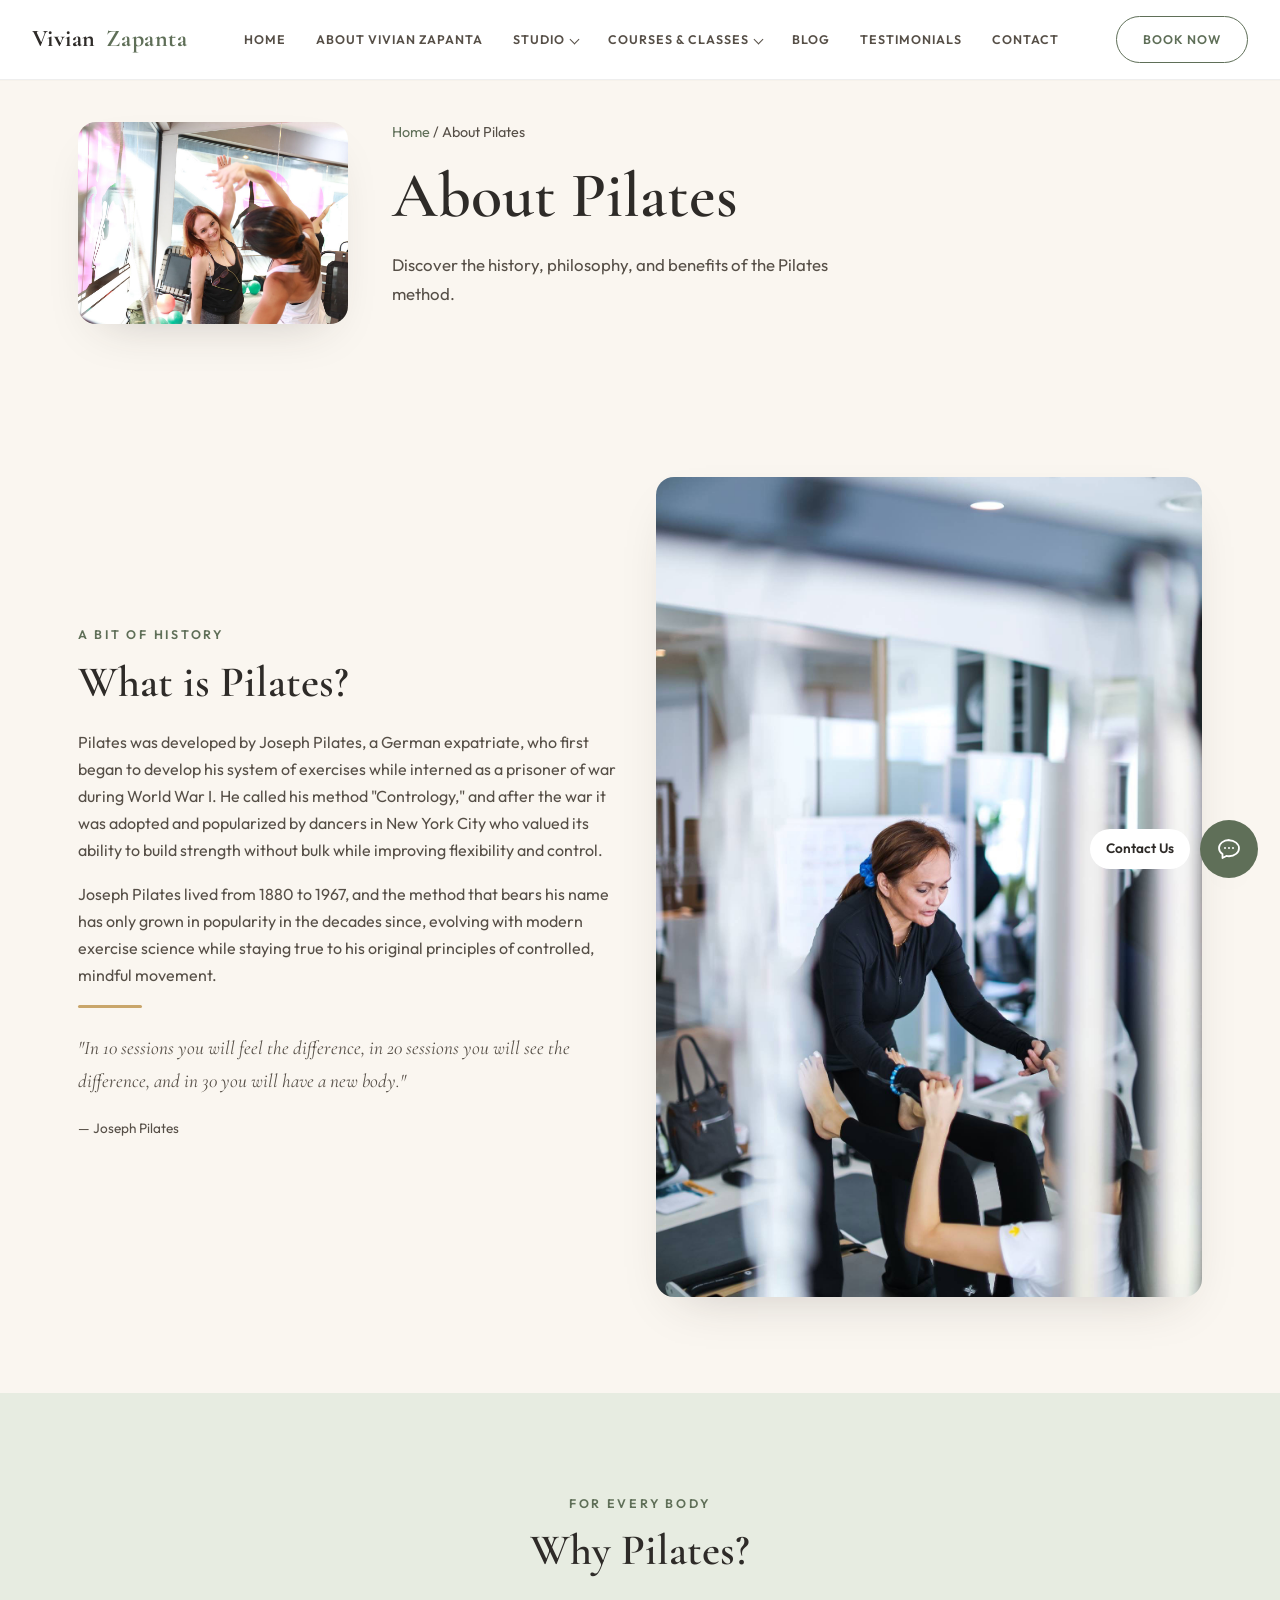
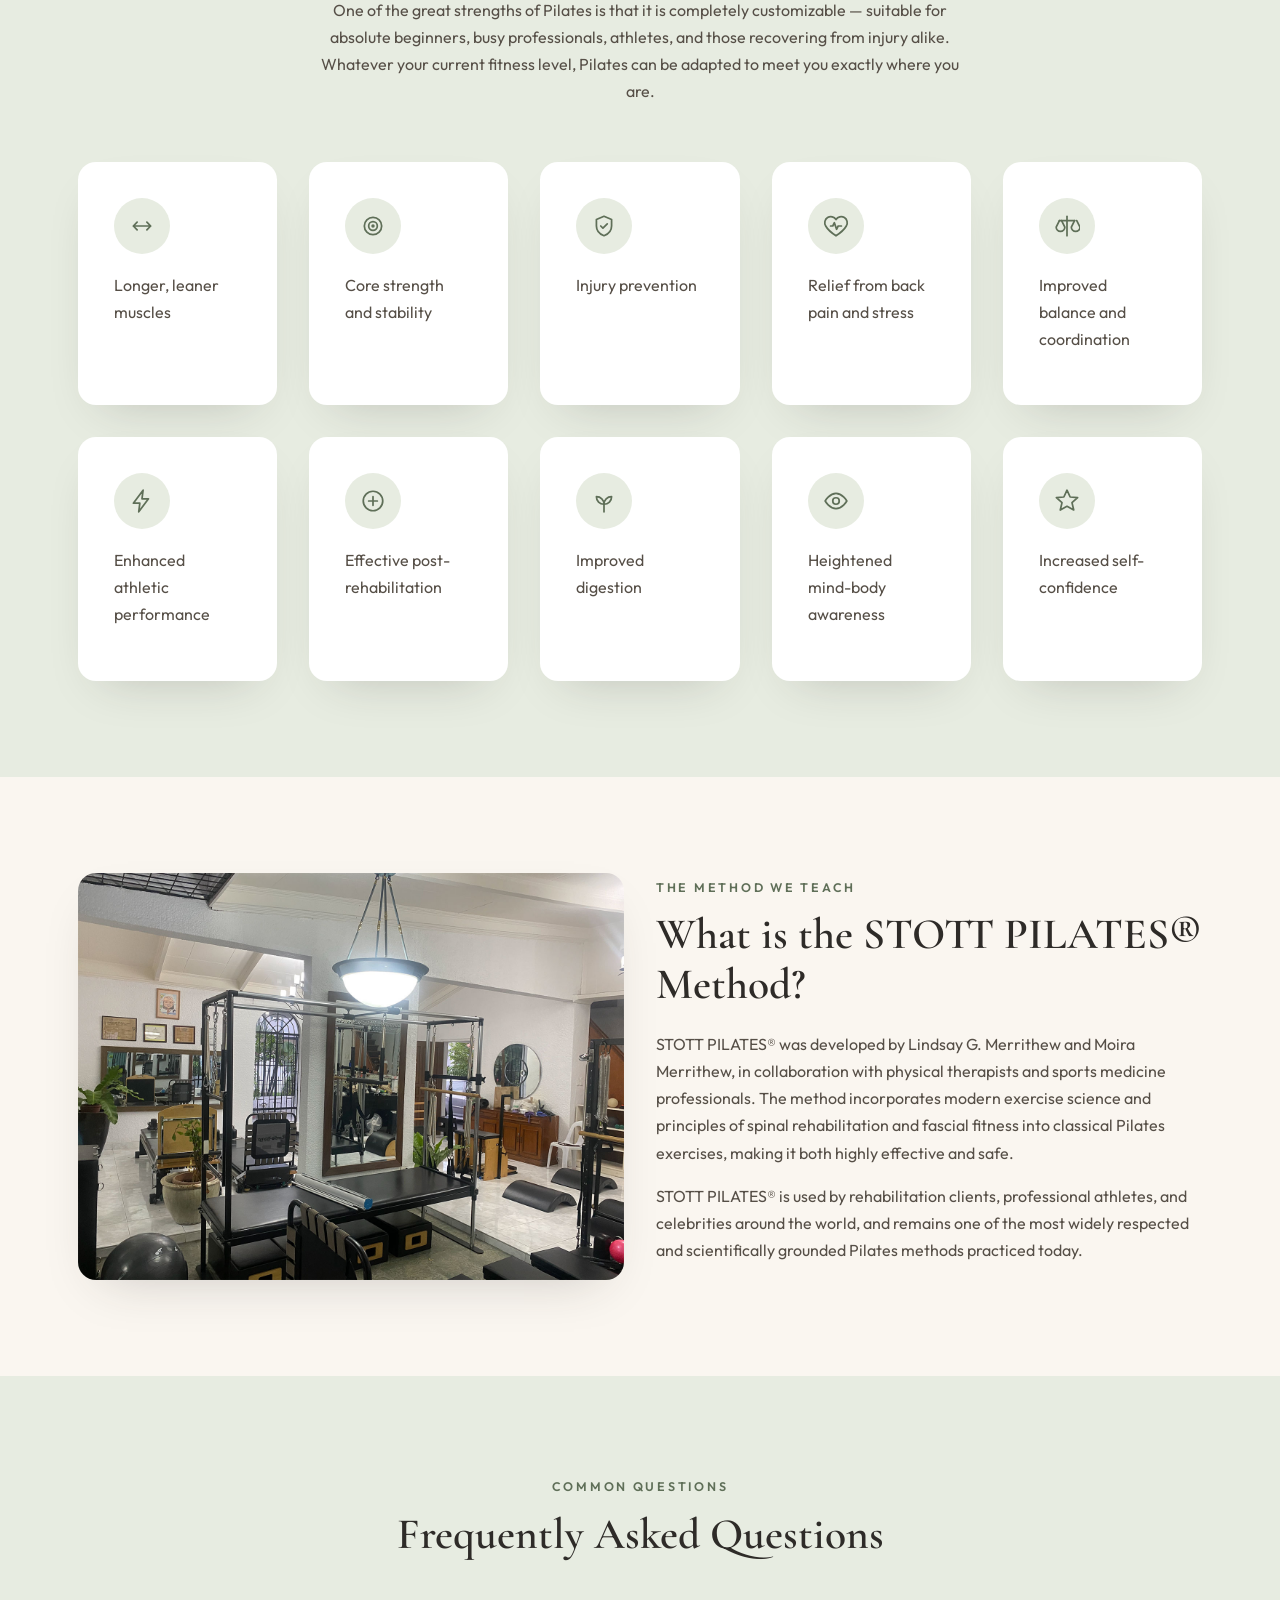
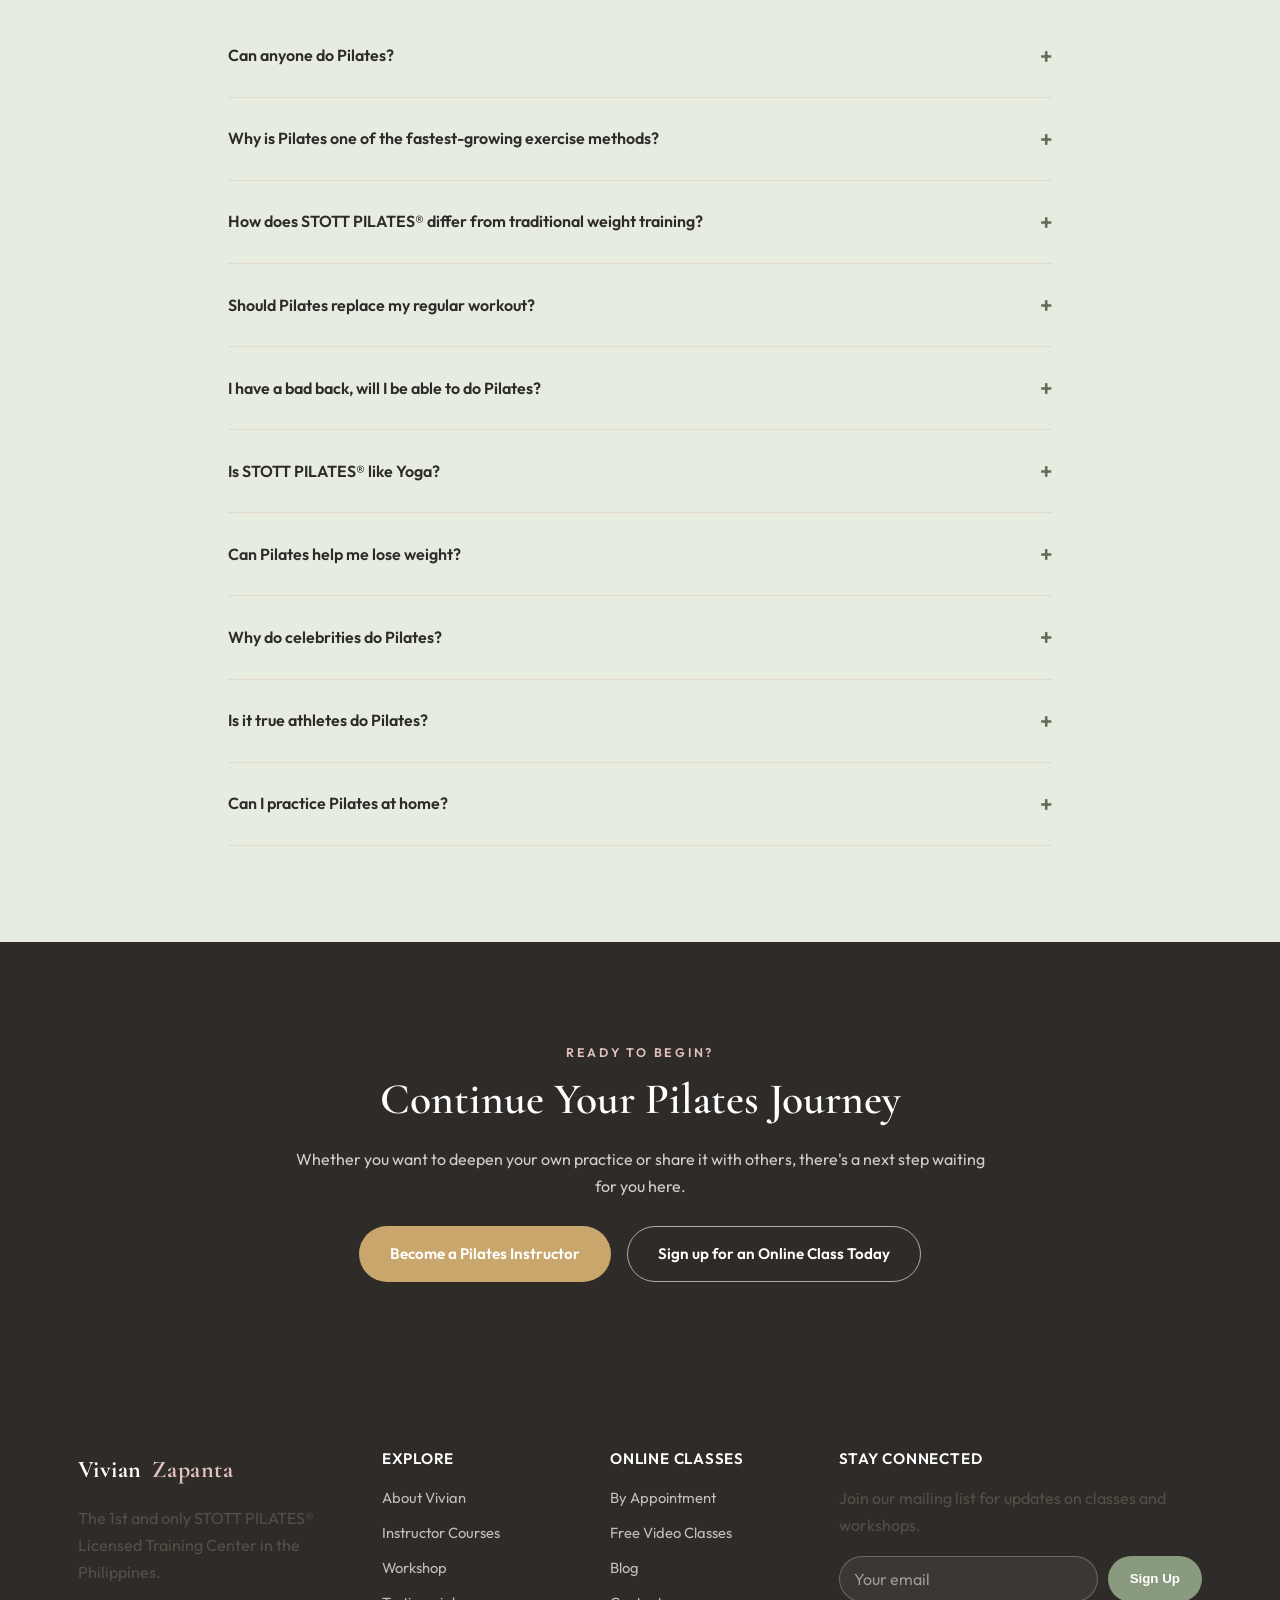
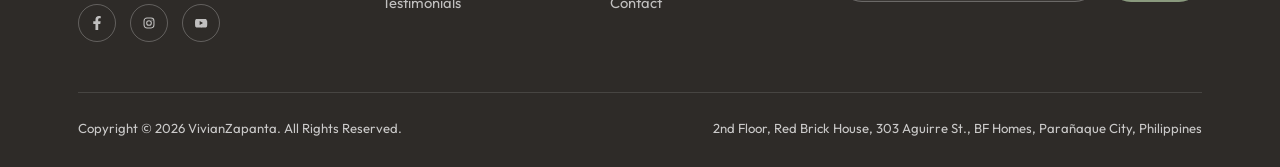
==== about-pilates.html @ 9020bf8f "Shrink the inner-page hero photo frame Client felt the large framed photo next to the title dominate" ====
<!DOCTYPE html>
<html lang="en">
<head>
<meta charset="UTF-8">
<meta name="viewport" content="width=device-width, initial-scale=1.0">
<title>About Pilates | Vivian Zapanta Pilates</title>
<meta name="description" content="Discover the history of Pilates, its benefits, and how the STOTT PILATES® method developed by Lindsay and Moira Merrithew can transform your body.">
<link rel="preconnect" href="https://fonts.googleapis.com">
<link href="https://fonts.googleapis.com/css2?family=Cormorant+Garamond:wght@500;600;700&family=Outfit:wght@400;500;600;700&display=swap" rel="stylesheet">
<link rel="stylesheet" href="assets/css/style.css?v=20260722d">
</head>
<body>

<header class="site-header">
  <div class="nav-wrap">
    <a href="index.html" class="logo">Vivian <span>Zapanta</span></a>
    <nav>
      <ul class="nav-links">
        <li><a href="index.html" class="nav-link">Home</a></li>
        <li><a href="about-vivian.html" class="nav-link">About Vivian Zapanta</a></li>
        <li class="has-dropdown">
          <a href="#" class="nav-link">Studio</a>
          <ul class="dropdown">
            <li><a href="about-pilates.html">About Pilates</a></li>
            <li><a href="about-studio.html">About Our Studio</a></li>
            <li><a href="gallery.html">Gallery</a></li>
          </ul>
        </li>
        <li class="has-dropdown">
          <a href="#" class="nav-link">Courses &amp; Classes</a>
          <ul class="dropdown">
            <li><a href="instructor-courses.html">Instructor Courses</a></li>
            <li><a href="class-descriptions.html">By Appointment</a></li>
            <li><a href="free-classes.html">Free Pilates Video Classes</a></li>
            <li><a href="schedule.html">Schedule</a></li>
          </ul>
        </li>
        <li><a href="blog.html" class="nav-link">Blog</a></li>
        <li><a href="testimonials.html" class="nav-link">Testimonials</a></li>
        <li><a href="contact.html" class="nav-link">Contact</a></li>
      </ul>
    </nav>
    <div class="nav-cta">
      <a href="schedule.html" class="btn btn-outline">Book Now</a>
      <button class="nav-toggle" aria-label="Toggle menu"><span></span><span></span><span></span></button>
    </div>
  </div>
</header>

<section class="hero-split page-hero-split">
  <div class="container hero-split-inner">
    <div class="hero-split-media fade-up">
      <img src="assets/img/picture8.jpg" alt="About Pilates">
    </div>
    <div class="hero-split-content fade-up">
      <span class="breadcrumb"><a href="index.html">Home</a> / About Pilates</span>
      <h1>About Pilates</h1>
      <p>Discover the history, philosophy, and benefits of the Pilates method.</p>
    </div>
  </div>
</section>

<section>
  <div class="container grid grid-2" style="align-items:center;">
    <div class="fade-up">
      <span class="eyebrow">A Bit of History</span>
      <h2>What is Pilates?</h2>
      <p>Pilates was developed by Joseph Pilates, a German expatriate, who first began to develop his system of exercises while interned as a prisoner of war during World War I. He called his method "Contrology," and after the war it was adopted and popularized by dancers in New York City who valued its ability to build strength without bulk while improving flexibility and control.</p>
      <p>Joseph Pilates lived from 1880 to 1967, and the method that bears his name has only grown in popularity in the decades since, evolving with modern exercise science while staying true to his original principles of controlled, mindful movement.</p>
      <div class="divider-gold"></div>
      <p style="font-family:var(--font-display);font-style:italic;font-size:1.2rem;">"In 10 sessions you will feel the difference, in 20 sessions you will see the difference, and in 30 you will have a new body."</p>
      <p style="font-size:0.85rem;color:var(--charcoal-soft);">— Joseph Pilates</p>
    </div>
    <div class="img-frame fade-up">
      <img src="assets/img/picture9.jpg" onerror="this.onerror=null;this.src='https://picsum.photos/seed/pilateshistory2/700/780'" alt="Classic Pilates equipment and history">
    </div>
  </div>
</section>

<section class="bg-sage">
  <div class="container">
    <div class="section-head center fade-up">
      <span class="eyebrow">For Every Body</span>
      <h2>Why Pilates?</h2>
      <p>One of the great strengths of Pilates is that it is completely customizable — suitable for absolute beginners, busy professionals, athletes, and those recovering from injury alike. Whatever your current fitness level, Pilates can be adapted to meet you exactly where you are.</p>
    </div>
    <div class="grid grid-5">
      <div class="card fade-up">
        <div class="icon-badge">
          <svg viewBox="0 0 24 24" fill="none" stroke="currentColor" stroke-width="1.6" stroke-linecap="round" stroke-linejoin="round"><path d="M4 12h16M4 12l3.5-3.5M4 12l3.5 3.5M20 12l-3.5-3.5M20 12l-3.5 3.5"/></svg>
        </div>
        <p>Longer, leaner muscles</p>
      </div>
      <div class="card fade-up">
        <div class="icon-badge">
          <svg viewBox="0 0 24 24" fill="none" stroke="currentColor" stroke-width="1.6" stroke-linecap="round" stroke-linejoin="round"><circle cx="12" cy="12" r="8"/><circle cx="12" cy="12" r="4"/><circle cx="12" cy="12" r="0.8" fill="currentColor"/></svg>
        </div>
        <p>Core strength and stability</p>
      </div>
      <div class="card fade-up">
        <div class="icon-badge">
          <svg viewBox="0 0 24 24" fill="none" stroke="currentColor" stroke-width="1.6" stroke-linecap="round" stroke-linejoin="round"><path d="M12 3 5 6v6c0 4.5 3 7.5 7 9 4-1.5 7-4.5 7-9V6l-7-3Z"/><path d="m9 12 2 2 4-4"/></svg>
        </div>
        <p>Injury prevention</p>
      </div>
      <div class="card fade-up">
        <div class="icon-badge">
          <svg viewBox="0 0 24 24" fill="none" stroke="currentColor" stroke-width="1.6" stroke-linecap="round" stroke-linejoin="round"><path d="M12 21s-7-4.5-9.5-9A5.5 5.5 0 0 1 12 6a5.5 5.5 0 0 1 9.5 6c-2.5 4.5-9.5 9-9.5 9Z"/><path d="M7 12h2l1.5-3 2 6 1.5-3h3"/></svg>
        </div>
        <p>Relief from back pain and stress</p>
      </div>
      <div class="card fade-up">
        <div class="icon-badge">
          <svg viewBox="0 0 24 24" fill="none" stroke="currentColor" stroke-width="1.6" stroke-linecap="round" stroke-linejoin="round"><path d="M12 3v18"/><path d="M5 7 2 13a4 4 0 0 0 8 0L7 7"/><path d="M19 7l-3 6a4 4 0 0 0 8 0l-3-6"/><path d="M5 7h14"/></svg>
        </div>
        <p>Improved balance and coordination</p>
      </div>
      <div class="card fade-up">
        <div class="icon-badge">
          <svg viewBox="0 0 24 24" fill="none" stroke="currentColor" stroke-width="1.6" stroke-linecap="round" stroke-linejoin="round"><path d="M13 2 4 14h6l-1 8 9-12h-6l1-8Z"/></svg>
        </div>
        <p>Enhanced athletic performance</p>
      </div>
      <div class="card fade-up">
        <div class="icon-badge">
          <svg viewBox="0 0 24 24" fill="none" stroke="currentColor" stroke-width="1.6" stroke-linecap="round" stroke-linejoin="round"><circle cx="12" cy="12" r="9"/><path d="M12 8v8M8 12h8"/></svg>
        </div>
        <p>Effective post-rehabilitation</p>
      </div>
      <div class="card fade-up">
        <div class="icon-badge">
          <svg viewBox="0 0 24 24" fill="none" stroke="currentColor" stroke-width="1.6" stroke-linecap="round" stroke-linejoin="round"><path d="M12 22v-7"/><path d="M12 15c-4 0-7-3-7-7 4 0 7 3 7 7Z"/><path d="M12 15c4 0 7-3 7-7-4 0-7 3-7 7Z"/></svg>
        </div>
        <p>Improved digestion</p>
      </div>
      <div class="card fade-up">
        <div class="icon-badge">
          <svg viewBox="0 0 24 24" fill="none" stroke="currentColor" stroke-width="1.6" stroke-linecap="round" stroke-linejoin="round"><path d="M2 12s4-7 10-7 10 7 10 7-4 7-10 7-10-7-10-7Z"/><circle cx="12" cy="12" r="3"/></svg>
        </div>
        <p>Heightened mind-body awareness</p>
      </div>
      <div class="card fade-up">
        <div class="icon-badge">
          <svg viewBox="0 0 24 24" fill="none" stroke="currentColor" stroke-width="1.6" stroke-linecap="round" stroke-linejoin="round"><path d="m12 2 2.9 6.3 6.9.6-5.2 4.6 1.6 6.8L12 16.9 5.8 20.3l1.6-6.8L2.2 8.9l6.9-.6L12 2Z"/></svg>
        </div>
        <p>Increased self-confidence</p>
      </div>
    </div>
  </div>
</section>

<section>
  <div class="container grid grid-2" style="align-items:center;">
    <div class="img-frame fade-up">
      <img src="assets/img/picture10.jpg" onerror="this.onerror=null;this.src='https://picsum.photos/seed/stottmethod3/700/620'" alt="STOTT PILATES Method equipment">
    </div>
    <div class="fade-up">
      <span class="eyebrow">The Method We Teach</span>
      <h2>What is the STOTT PILATES® Method?</h2>
      <p>STOTT PILATES® was developed by Lindsay G. Merrithew and Moira Merrithew, in collaboration with physical therapists and sports medicine professionals. The method incorporates modern exercise science and principles of spinal rehabilitation and fascial fitness into classical Pilates exercises, making it both highly effective and safe.</p>
      <p>STOTT PILATES® is used by rehabilitation clients, professional athletes, and celebrities around the world, and remains one of the most widely respected and scientifically grounded Pilates methods practiced today.</p>
    </div>
  </div>
</section>

<section class="bg-sage">
  <div class="container" style="max-width:880px;">
    <div class="section-head center fade-up">
      <span class="eyebrow">Common Questions</span>
      <h2>Frequently Asked Questions</h2>
    </div>

    <div class="faq-item fade-up">
      <div class="faq-q"><span>Can anyone do Pilates?</span><span class="plus">+</span></div>
      <div class="faq-a"><p>Yes. Pilates is designed to be customizable, making it accessible and beneficial for people of all fitness levels and ages.</p></div>
    </div>

    <div class="faq-item fade-up">
      <div class="faq-q"><span>Why is Pilates one of the fastest-growing exercise methods?</span><span class="plus">+</span></div>
      <div class="faq-a"><p>Because it delivers visible, feelable results while being gentle on the joints — and because it can be tailored to virtually any body and any goal, from rehabilitation to elite athletic performance.</p></div>
    </div>

    <div class="faq-item fade-up">
      <div class="faq-q"><span>How does STOTT PILATES® differ from traditional weight training?</span><span class="plus">+</span></div>
      <div class="faq-a"><p>STOTT PILATES® trains the body through three-dimensional movement in all planes of motion, using spring resistance that mimics the natural muscular contraction of the body. It emphasizes both concentric and eccentric muscle work, is fully customizable to the individual, and works to rebalance the muscles around the joints — improving posture in the process.</p></div>
    </div>

    <div class="faq-item fade-up">
      <div class="faq-q"><span>Should Pilates replace my regular workout?</span><span class="plus">+</span></div>
      <div class="faq-a"><p>Not necessarily — many clients use Pilates alongside their regular training to improve core strength, posture, and body awareness, which in turn enhances performance in their other activities.</p></div>
    </div>

    <div class="faq-item fade-up">
      <div class="faq-q"><span>I have a bad back, will I be able to do Pilates?</span><span class="plus">+</span></div>
      <div class="faq-a"><p>Pilates is widely used as an effective tool for post-rehabilitation and back pain relief. Sessions can be customized to work safely around your specific condition.</p></div>
    </div>

    <div class="faq-item fade-up">
      <div class="faq-q"><span>Is STOTT PILATES® like Yoga?</span><span class="plus">+</span></div>
      <div class="faq-a"><p>While both practices emphasize breath and mind-body connection, STOTT PILATES® is grounded in modern exercise science, spinal rehabilitation principles, and equipment-based spring resistance, distinguishing it from traditional yoga practice.</p></div>
    </div>

    <div class="faq-item fade-up">
      <div class="faq-q"><span>Can Pilates help me lose weight?</span><span class="plus">+</span></div>
      <div class="faq-a"><p>Pilates builds longer, leaner muscle and improves overall body awareness, which supports a healthier, more active lifestyle as part of a broader wellness routine.</p></div>
    </div>

    <div class="faq-item fade-up">
      <div class="faq-q"><span>Why do celebrities do Pilates?</span><span class="plus">+</span></div>
      <div class="faq-a"><p>Celebrities including Reese Witherspoon, Ellen DeGeneres, Kate Hudson, Sandra Bullock, and Jennifer Aniston practice Pilates for its ability to build strength, improve posture, and keep the body lean and flexible.</p></div>
    </div>

    <div class="faq-item fade-up">
      <div class="faq-q"><span>Is it true athletes do Pilates?</span><span class="plus">+</span></div>
      <div class="faq-a"><p>Yes. Athletes such as Kobe Bryant, LeBron James, and Tiger Woods have used Pilates as part of their training, and professional teams including the Orlando Magic, Washington Wizards, Milwaukee Brewers, Detroit Lions, Tampa Bay Buccaneers, and Green Bay Packers have incorporated it into their conditioning programs.</p></div>
    </div>

    <div class="faq-item fade-up">
      <div class="faq-q"><span>Can I practice Pilates at home?</span><span class="plus">+</span></div>
      <div class="faq-a"><p>Absolutely. Vivian offers online classes via Zoom, allowing you to practice Pilates safely and effectively from the comfort of your own home.</p></div>
    </div>
  </div>
</section>

<section class="bg-charcoal">
  <div class="container" style="text-align:center;max-width:760px;">
    <span class="eyebrow" style="color:var(--blush);">Ready to Begin?</span>
    <h2>Continue Your Pilates Journey</h2>
    <p>Whether you want to deepen your own practice or share it with others, there's a next step waiting for you here.</p>
    <div class="hero-actions" style="justify-content:center;display:flex;gap:16px;flex-wrap:wrap;">
      <a href="instructor-courses.html" class="btn btn-gold">Become a Pilates Instructor</a>
      <a href="class-descriptions.html" class="btn btn-outline" style="color:#fff;border-color:rgba(255,255,255,0.6);">Sign up for an Online Class Today</a>
    </div>
  </div>
</section>

<footer class="site-footer">
  <div class="container">
    <div class="footer-grid">
      <div>
        <a href="index.html" class="logo">Vivian <span>Zapanta</span></a>
        <p>The 1st and only STOTT PILATES® Licensed Training Center in the Philippines.</p>
        <div class="social-row">
          <a href="https://facebook.com/vzpilates" target="_blank" rel="noopener" aria-label="Facebook"><svg viewBox="0 0 320 512" fill="currentColor"><path d="M279.14 288l14.22-92.66h-88.91v-60.13c0-25.35 12.42-50.06 52.24-50.06h40.42V6.26S260.43 0 225.36 0c-73.22 0-121.08 44.38-121.08 124.72v70.62H22.89V288h81.39v224h100.17V288z"/></svg></a>
          <a href="https://instagram.com/vivianzapanta/" target="_blank" rel="noopener" aria-label="Instagram"><svg viewBox="0 0 24 24" fill="none" stroke="currentColor" stroke-width="1.8"><rect x="3.5" y="3.5" width="17" height="17" rx="5"/><circle cx="12" cy="12" r="4"/><circle cx="17.2" cy="6.8" r="1" fill="currentColor" stroke="none"/></svg></a>
          <a href="https://youtube.com/user/sexyhealthyhappy088" target="_blank" rel="noopener" aria-label="YouTube"><svg viewBox="0 0 24 24" fill="currentColor"><path d="M22 8.2s-.2-1.5-.8-2.2c-.8-.8-1.7-.8-2.1-.9C16.1 5 12 5 12 5h0s-4.1 0-7.1.1c-.4 0-1.3.1-2.1.9-.6.7-.8 2.2-.8 2.2S1.8 10 1.8 11.7v1.5c0 1.8.2 3.5.2 3.5s.2 1.5.8 2.2c.8.8 1.9.8 2.4.9 1.7.2 7.3.2 7.3.2s4.1 0 7.1-.1c.4 0 1.3-.1 2.1-.9.6-.7.8-2.2.8-2.2s.2-1.8.2-3.5v-1.5c0-1.8-.2-3.5-.2-3.5ZM9.7 15.3V8.7l5.8 3.3-5.8 3.3Z"/></svg></a>
        </div>
      </div>
      <div>
        <h4>Explore</h4>
        <ul class="footer-links">
          <li><a href="about-vivian.html">About Vivian</a></li>
          <li><a href="instructor-courses.html">Instructor Courses</a></li>
          <li><a href="schedule.html">Workshop</a></li>
          <li><a href="testimonials.html">Testimonials</a></li>
        </ul>
      </div>
      <div>
        <h4>Online Classes</h4>
        <ul class="footer-links">
          <li><a href="class-descriptions.html">By Appointment</a></li>
          <li><a href="free-classes.html">Free Video Classes</a></li>
          <li><a href="blog.html">Blog</a></li>
          <li><a href="contact.html">Contact</a></li>
        </ul>
      </div>
      <div>
        <h4>Stay Connected</h4>
        <p>Join our mailing list for updates on classes and workshops.</p>
        <form class="mailing-form" data-no-backend>
          <input type="email" placeholder="Your email" required>
          <button type="submit">Sign Up</button>
        </form>
        <p class="form-note" style="margin-top:10px;font-size:0.82rem;"></p>
      </div>
    </div>
    <div class="footer-bottom">
      <span>Copyright © 2026 VivianZapanta. All Rights Reserved.</span>
      <span>2nd Floor, Red Brick House, 303 Aguirre St., BF Homes, Parañaque City, Philippines</span>
    </div>
  </div>
</footer>

<script src="assets/js/main.js"></script>

</body>
</html>
---- assets/css/style.css ----
/* ===================================================
   Vivian Zapanta Pilates — Design System
   =================================================== */

:root {
  --cream: #FAF6F0;
  --cream-deep: #F1E9DC;
  --sage: #8A9A7E;
  --sage-deep: #5F6F58;
  --sage-pale: #E7ECE1;
  --blush: #E3C2BC;
  --blush-deep: #C98F86;
  --charcoal: #2E2B28;
  --charcoal-soft: #564F47;
  --gold: #C9A66B;
  --white: #FFFFFF;

  --font-display: "Cormorant Garamond", serif;
  --font-body: "Outfit", sans-serif;

  --container: 1180px;
  --radius: 18px;
  --radius-sm: 10px;
  --shadow-soft: 0 20px 50px -25px rgba(46, 43, 40, 0.25);
  --transition: 0.35s cubic-bezier(0.22, 1, 0.36, 1);
}

* { box-sizing: border-box; }
html { scroll-behavior: smooth; }

/* Signature page-to-page transition (progressive enhancement — browsers
   without support just navigate normally, no fallback needed). */
@view-transition {
  navigation: auto;
}
::view-transition-old(root) {
  animation: page-transition-out 0.45s cubic-bezier(0.4, 0, 0.2, 1) forwards;
}
::view-transition-new(root) {
  animation: page-transition-in 0.45s cubic-bezier(0.4, 0, 0.2, 1) forwards;
}
@keyframes page-transition-out {
  to { opacity: 0; transform: scale(0.98); }
}
@keyframes page-transition-in {
  from { opacity: 0; transform: scale(1.02); }
}

body {
  margin: 0;
  font-family: var(--font-body);
  color: var(--charcoal);
  background: var(--cream);
  line-height: 1.7;
  -webkit-font-smoothing: antialiased;
}

img { max-width: 100%; display: block; }
a { color: inherit; text-decoration: none; }
ul { padding: 0; margin: 0; list-style: none; }

h1, h2, h3, h4 {
  font-family: var(--font-display);
  font-weight: 600;
  line-height: 1.15;
  margin: 0 0 0.5em;
  color: var(--charcoal);
}

h1 { font-size: clamp(2.6rem, 5vw, 4.4rem); }
h2 { font-size: clamp(2rem, 3.4vw, 3rem); }
h3 { font-size: clamp(1.4rem, 2vw, 1.9rem); }

p { margin: 0 0 1em; color: var(--charcoal-soft); }

.eyebrow {
  display: inline-block;
  font-family: var(--font-body);
  font-size: 0.78rem;
  letter-spacing: 0.22em;
  text-transform: uppercase;
  color: var(--sage-deep);
  font-weight: 600;
  margin-bottom: 0.9em;
}

.container {
  max-width: var(--container);
  margin: 0 auto;
  padding: 0 28px;
}

section { padding: 96px 0; }
@media (max-width: 768px) { section { padding: 64px 0; } }

/* ---------- Buttons ---------- */
.btn {
  position: relative;
  z-index: 0;
  overflow: hidden;
  display: inline-flex;
  align-items: center;
  gap: 8px;
  font-family: var(--font-body);
  font-weight: 600;
  font-size: 0.95rem;
  padding: 14px 30px;
  border-radius: 100px;
  border: 1.5px solid transparent;
  cursor: pointer;
  transition: transform var(--transition), border-color var(--transition), color 0.4s ease;
}
.btn::before {
  content: "";
  position: absolute;
  inset: 0;
  z-index: -1;
  transform: scaleX(0);
  transform-origin: left;
  transition: transform 0.4s cubic-bezier(0.22, 1, 0.36, 1);
}
.btn:hover { transform: translateY(-2px); }
.btn:hover::before { transform: scaleX(1); }

.btn-primary { background: var(--sage-deep); color: var(--white); }
.btn-primary::before { background: var(--charcoal); }
.btn-outline { background: transparent; border-color: var(--sage-deep); color: var(--sage-deep); }
.btn-outline::before { background: var(--sage-deep); }
.btn-outline:hover { color: var(--white); }
.btn-gold { background: var(--gold); color: var(--white); }
.btn-gold::before { background: var(--blush-deep); }

/* ---------- Header / Nav (clean clinic-style horizontal bar) ---------- */
.site-header {
  position: sticky;
  top: 0;
  z-index: 1000;
  background: var(--white);
  border-bottom: 1px solid rgba(46,43,40,0.08);
  box-shadow: 0 1px 0 rgba(46,43,40,0.02);
}
.nav-wrap {
  max-width: 1320px;
  margin: 0 auto;
  padding: 16px 32px;
  display: flex;
  align-items: center;
  justify-content: space-between;
  gap: 24px;
}
.logo {
  display: inline-flex;
  align-items: center;
  gap: 10px;
  font-family: var(--font-display);
  font-size: 1.5rem;
  font-weight: 700;
  letter-spacing: 0.02em;
  color: var(--charcoal);
  flex-shrink: 0;
}
.logo span { color: var(--sage-deep); }
.logo-mark { width: 46px; height: 46px; flex-shrink: 0; }

.nav-links {
  display: flex;
  align-items: center;
  gap: 30px;
  flex-wrap: nowrap;
}
.nav-links > li { position: relative; }
.nav-links a.nav-link {
  display: inline-flex;
  align-items: center;
  font-size: 0.78rem;
  font-weight: 600;
  letter-spacing: 0.08em;
  text-transform: uppercase;
  color: var(--charcoal-soft);
  padding: 10px 0;
  position: relative;
}
.nav-links a.nav-link::after {
  content: "";
  position: absolute;
  left: 0; right: 100%;
  bottom: 2px;
  height: 2px;
  background: var(--sage-deep);
  transition: right var(--transition);
}
.nav-links a.nav-link:hover,
.nav-links a.nav-link.active { color: var(--charcoal); }
.nav-links a.nav-link:hover::after,
.nav-links a.nav-link.active::after { right: 0; }

.has-dropdown > .nav-link::before {
  content: "";
  display: inline-block;
  width: 6px; height: 6px;
  border-right: 1.5px solid currentColor;
  border-bottom: 1.5px solid currentColor;
  transform: rotate(45deg);
  margin-left: 6px;
  order: 2;
}
.has-dropdown > .nav-link { flex-direction: row; }
.dropdown {
  position: absolute;
  top: 100%;
  left: 50%;
  transform: translate(-50%, 8px);
  min-width: 240px;
  background: var(--white);
  border-radius: var(--radius-sm);
  box-shadow: 0 24px 60px -20px rgba(46,43,40,0.28);
  border: 1px solid rgba(46,43,40,0.06);
  padding: 10px;
  opacity: 0;
  visibility: hidden;
  transition: opacity var(--transition), visibility var(--transition), transform var(--transition);
}
.has-dropdown:hover .dropdown,
.has-dropdown:focus-within .dropdown {
  opacity: 1; visibility: visible; transform: translate(-50%, 0);
}
.dropdown a {
  display: block;
  padding: 11px 16px;
  border-radius: 8px;
  font-size: 0.88rem;
  font-weight: 500;
  letter-spacing: normal;
  text-transform: none;
  color: var(--charcoal-soft);
}
.dropdown a:hover { background: var(--sage-pale); color: var(--sage-deep); }

.nav-cta { display: flex; align-items: center; gap: 20px; flex-shrink: 0; }
.nav-cta .btn {
  padding: 12px 26px;
  font-size: 0.78rem;
  letter-spacing: 0.08em;
  text-transform: uppercase;
}
.nav-toggle {
  display: none;
  flex-direction: column;
  gap: 5px;
  background: none;
  border: none;
  cursor: pointer;
  padding: 6px;
}
.nav-toggle span { width: 26px; height: 2px; background: var(--charcoal); border-radius: 2px; transition: transform 0.3s ease, opacity 0.3s ease; }
.nav-toggle.open span:nth-child(1) { transform: translateY(7px) rotate(45deg); }
.nav-toggle.open span:nth-child(2) { opacity: 0; }
.nav-toggle.open span:nth-child(3) { transform: translateY(-7px) rotate(-45deg); }

@media (max-width: 1080px) {
  .nav-links { gap: 20px; }
  .nav-links a.nav-link { font-size: 0.72rem; }
}

@media (max-width: 920px) {
  .nav-links {
    position: fixed;
    top: 69px;
    left: 0;
    right: 0;
    height: calc(100vh - 69px);
    background: var(--white);
    flex-direction: column;
    align-items: flex-start;
    padding: 30px 28px;
    gap: 4px;
    overflow-y: auto;
    transform: translateX(100%);
    transition: transform var(--transition);
  }
  .nav-links.open { transform: translateX(0); }
  .nav-links > li { width: 100%; border-bottom: 1px solid rgba(46,43,40,0.06); }
  .nav-links a.nav-link { width: 100%; padding: 16px 0; font-size: 0.85rem; }
  .nav-links a.nav-link::after { display: none; }
  .dropdown {
    position: static;
    opacity: 1; visibility: visible; transform: none;
    box-shadow: none; border: none;
    padding: 0 0 8px 14px;
    display: none;
  }
  .has-dropdown.open .dropdown { display: block; }
  .nav-toggle { display: flex; }
  .nav-cta .btn-outline { display: none; }
}

/* ---------- Hero ---------- */
.hero {
  position: relative;
  min-height: 92vh;
  display: flex;
  align-items: center;
  overflow: hidden;
}
.hero-bg {
  position: absolute;
  top: -8%; left: 0; right: 0;
  height: 116%;
  background-size: cover;
  background-position: center;
  will-change: transform;
}
@media (max-width: 700px) {
  .hero-bg-shift-right { background-position: 75% center; }
}
.hero-bg::after {
  content: "";
  position: absolute; inset: 0;
  background: linear-gradient(120deg, rgba(46,43,40,0.62) 10%, rgba(95,111,88,0.35) 70%);
}

.hero-content {
  position: relative;
  z-index: 2;
  color: var(--white);
  max-width: 680px;
}
.hero .eyebrow { color: var(--blush); }
.hero h1 { color: var(--white); }
.hero p { color: rgba(255,255,255,0.86); font-size: 1.1rem; max-width: 540px; }
.hero-actions { display: flex; gap: 16px; flex-wrap: wrap; margin-top: 1.6em; }

/* Bold accent word within a heading — used sparingly for editorial punch */
.text-pop { color: var(--gold); font-weight: 700; }

/* ---------- Split hero: clean bg + framed photo + bold statement word ---------- */
.hero-split { background: var(--cream); padding: 56px 0 76px; }
.hero-split-inner {
  display: grid;
  grid-template-columns: 0.85fr 1.15fr;
  gap: 60px;
  align-items: center;
}
.hero-split-media {
  border-radius: var(--radius);
  overflow: hidden;
  aspect-ratio: 4/5;
  box-shadow: var(--shadow-soft);
}
.hero-split-media img { width: 100%; height: 100%; object-fit: cover; }
.hero-script {
  font-family: var(--font-display);
  font-style: italic;
  font-size: 1.5rem;
  color: var(--charcoal-soft);
  margin: 6px 0 0;
}
.hero-big-word {
  font-family: var(--font-display);
  font-weight: 700;
  font-size: clamp(3rem, 6.5vw, 5.2rem);
  line-height: 0.98;
  color: var(--gold);
  margin: 4px 0 24px;
}
.hero-split-content p:not(.hero-script) { font-size: 1.05rem; max-width: 480px; }
@media (max-width: 860px) {
  .hero-split-inner { grid-template-columns: 1fr; gap: 32px; }
  .hero-split-media { aspect-ratio: 16/10; }
}
@media (max-width: 600px) {
  .hero-split { padding: 36px 0 56px; }
  .hero-split-inner { gap: 22px; }
  .hero-split-media { aspect-ratio: 16/8; }
  .hero-big-word { margin: 4px 0 16px; }
}

/* ---------- Feature banner: large image + floating dark card ---------- */
.feature-banner {
  position: relative;
  min-height: 560px;
  display: flex;
  align-items: center;
  overflow: hidden;
}
.feature-banner-img { position: absolute; inset: 0; }
.feature-banner-img img { width: 100%; height: 100%; object-fit: cover; }
.feature-banner-img::after {
  content: "";
  position: absolute;
  inset: 0;
  background: linear-gradient(100deg, rgba(46,43,40,0.35) 0%, rgba(46,43,40,0.08) 55%, transparent 80%);
}
.feature-banner-card {
  position: relative;
  z-index: 2;
  max-width: 460px;
  margin: 40px;
  padding: 40px;
  background: rgba(46,43,40,0.88);
  backdrop-filter: blur(6px);
  border-radius: var(--radius);
  color: var(--white);
  box-shadow: var(--shadow-soft);
}
.feature-banner-card h2 { color: var(--white); }
.feature-banner-card p { color: rgba(255,255,255,0.8); }
@media (max-width: 700px) {
  .feature-banner { min-height: 480px; }
  .feature-banner-card { margin: 20px; padding: 26px; max-width: none; }
}

/* ---------- Trust / accreditation badges ---------- */
.trust-badges {
  display: flex;
  justify-content: center;
  flex-wrap: wrap;
  gap: 46px;
  margin-top: 20px;
}
.trust-badge {
  display: flex;
  flex-direction: column;
  align-items: center;
  gap: 14px;
  text-align: center;
  max-width: 150px;
}
.trust-badge-icon {
  position: relative;
  width: 76px;
  height: 76px;
  border-radius: 50%;
  border: 1.5px solid var(--gold);
  display: flex;
  align-items: center;
  justify-content: center;
  color: var(--gold);
}
.trust-badge-icon::before {
  content: "";
  position: absolute;
  inset: 6px;
  border: 1px solid var(--gold);
  border-radius: 50%;
  opacity: 0.4;
}
.trust-badge-icon svg { width: 30px; height: 30px; }
.trust-badge span { font-size: 0.82rem; font-weight: 600; color: var(--charcoal-soft); line-height: 1.45; }

.breadcrumb { color: var(--charcoal-soft); font-size: 0.9rem; display: block; margin-bottom: 14px; }
.breadcrumb a { color: var(--sage-deep); }
.breadcrumb a:hover { color: var(--charcoal); }

.page-hero-split { padding: 40px 0 56px; }
.page-hero-split .hero-split-inner { grid-template-columns: 0.5fr 1.5fr; gap: 44px; }
.page-hero-split .hero-split-media { max-width: 340px; aspect-ratio: 4/3; }
.page-hero-split .hero-split-content h1 { margin-bottom: 0.3em; }
.page-hero-split .hero-split-content p:not(.breadcrumb) { font-size: 1.05rem; max-width: 480px; }
@media (max-width: 860px) {
  .page-hero-split .hero-split-inner { grid-template-columns: 1fr; }
  .page-hero-split .hero-split-media { max-width: 280px; }
}

/* ---------- Floating Contact Widget ---------- */
.floating-contact {
  position: fixed;
  right: 22px;
  bottom: 22px;
  z-index: 2500;
  display: flex;
  flex-direction: column;
  align-items: center;
  gap: 12px;
}
.fc-icons {
  display: flex;
  flex-direction: column;
  align-items: center;
  gap: 12px;
}
.fc-icon {
  width: 48px;
  height: 48px;
  border-radius: 50%;
  display: flex;
  align-items: center;
  justify-content: center;
  box-shadow: var(--shadow-soft);
  opacity: 0;
  transform: translateY(14px) scale(0.7);
  pointer-events: none;
  transition: opacity 0.25s ease, transform 0.25s ease;
}
.fc-icon svg { width: 22px; height: 22px; }
.floating-contact.open .fc-icon {
  opacity: 1;
  transform: translateY(0) scale(1);
  pointer-events: auto;
}
.floating-contact.open .fc-icon:nth-child(1) { transition-delay: 0.05s; }
.floating-contact.open .fc-icon:nth-child(2) { transition-delay: 0.1s; }
.floating-contact.open .fc-icon:nth-child(3) { transition-delay: 0.15s; }
.floating-contact.open .fc-icon:nth-child(4) { transition-delay: 0.2s; }

.fc-email { background: var(--charcoal-soft); }
.fc-messenger { background: #0084FF; }
.fc-instagram { background: radial-gradient(circle at 30% 110%, #FDF497 0%, #FD5949 45%, #D6249F 60%, #285AEB 90%); }
.fc-whatsapp { background: #25D366; }

.fc-toggle {
  width: 58px;
  height: 58px;
  border-radius: 50%;
  border: none;
  background: var(--sage-deep);
  color: var(--white);
  box-shadow: var(--shadow-soft);
  display: flex;
  align-items: center;
  justify-content: center;
  cursor: pointer;
  position: relative;
  transition: background var(--transition);
}
.fc-toggle:hover { background: var(--charcoal); }
.fc-toggle svg {
  width: 24px;
  height: 24px;
  position: absolute;
  transition: opacity 0.2s ease, transform 0.2s ease;
}
.fc-toggle .fc-icon-close { opacity: 0; transform: rotate(-45deg) scale(0.6); }
.fc-toggle .fc-icon-chat { opacity: 1; transform: rotate(0) scale(1); }
.floating-contact.open .fc-toggle .fc-icon-close { opacity: 1; transform: rotate(0) scale(1); }
.floating-contact.open .fc-toggle .fc-icon-chat { opacity: 0; transform: rotate(45deg) scale(0.6); }

.fc-toggle-row { display: flex; align-items: center; gap: 10px; }
.fc-label {
  background: var(--white);
  color: var(--charcoal);
  font-size: 0.85rem;
  font-weight: 600;
  padding: 8px 16px;
  border-radius: 100px;
  box-shadow: var(--shadow-soft);
  white-space: nowrap;
  transition: opacity 0.25s ease, transform 0.25s ease;
}
.floating-contact.open .fc-label { display: none; }

@media (max-width: 600px) {
  .floating-contact { right: 16px; bottom: 16px; }
  .fc-toggle { width: 52px; height: 52px; }
  .fc-icon { width: 44px; height: 44px; }
  .fc-label { font-size: 0.78rem; padding: 6px 13px; }
  .site-footer { padding-bottom: 100px; }
  body.nav-open .floating-contact { display: none; }
}

/* ---------- Cards / Grids ---------- */
.grid {
  display: grid;
  gap: 32px;
}
.grid-2 { grid-template-columns: repeat(2, 1fr); }
.grid-3 { grid-template-columns: repeat(3, 1fr); }
.grid-4 { grid-template-columns: repeat(4, 1fr); }
.grid-5 { grid-template-columns: repeat(5, 1fr); }
@media (max-width: 920px) { .grid-3, .grid-4 { grid-template-columns: repeat(2,1fr); } .grid-5 { grid-template-columns: repeat(2,1fr); } }
@media (max-width: 600px) { .grid-2, .grid-3, .grid-4, .grid-5 { grid-template-columns: 1fr; } }

.card {
  display: block;
  background: var(--white);
  border-radius: var(--radius);
  padding: 36px;
  box-shadow: var(--shadow-soft);
  transition: transform var(--transition), box-shadow var(--transition);
}
.card:hover { transform: translateY(-6px); }
a.card { cursor: pointer; }

.icon-badge {
  width: 56px; height: 56px;
  border-radius: 50%;
  background: var(--sage-pale);
  display: flex; align-items: center; justify-content: center;
  font-family: var(--font-display);
  font-size: 1.4rem;
  color: var(--sage-deep);
  margin-bottom: 18px;
}
.icon-badge svg { width: 26px; height: 26px; }

/* Color-tinted icon-badge variants — rotate through the brand palette
   for visual variety across a card grid, editorial-style. */
.icon-badge-sage { background: var(--sage-pale); color: var(--sage-deep); }
.icon-badge-blush { background: rgba(227,194,188,0.35); color: var(--blush-deep); }
.icon-badge-gold { background: rgba(201,166,107,0.2); color: var(--gold); }

/* ---------- Pill filter tags (decorative category chips) ---------- */
.pill-filters {
  display: flex;
  justify-content: center;
  flex-wrap: wrap;
  gap: 10px;
  margin: 26px 0 34px;
}
.pill-filter {
  padding: 9px 20px;
  border-radius: 100px;
  border: 1.5px solid var(--sage);
  color: var(--sage-deep);
  font-size: 0.85rem;
  font-weight: 600;
  cursor: default;
  transition: background var(--transition), color var(--transition);
}
.pill-filter.active,
.pill-filter:hover { background: var(--sage-deep); color: var(--white); border-color: var(--sage-deep); }

.credential-card {
  position: relative;
  overflow: hidden;
}
.credential-card::before {
  content: "";
  position: absolute;
  top: 0; left: 0; right: 0;
  height: 4px;
  background: linear-gradient(90deg, var(--gold), var(--blush));
}
.credential-icon {
  background: var(--cream-deep);
  color: var(--gold);
}
.credential-icon svg { width: 26px; height: 26px; }

.section-head { max-width: 640px; margin-bottom: 56px; }
.section-head.center { margin-inline: auto; text-align: center; }

.bg-sage { background: var(--sage-pale); }
.bg-charcoal { background: var(--charcoal); color: var(--white); }
.bg-charcoal h2, .bg-charcoal h3 { color: var(--white); }
.bg-charcoal p { color: rgba(255,255,255,0.78); }

/* ---------- Image frame ---------- */
.img-frame {
  border-radius: var(--radius);
  overflow: hidden;
  box-shadow: var(--shadow-soft);
}
.img-frame img { width: 100%; height: 100%; object-fit: cover; transition: transform 0.6s ease; }
.img-frame:hover img { transform: scale(1.05); }

.map-frame {
  border-radius: var(--radius);
  overflow: hidden;
  box-shadow: var(--shadow-soft);
  line-height: 0;
}
.map-frame iframe { display: block; width: 100%; }

/* ---------- Testimonial ---------- */
.testimonial-card {
  background: var(--white);
  border-radius: var(--radius);
  padding: 40px;
  box-shadow: var(--shadow-soft);
  position: relative;
}
.testimonial-card .quote-mark {
  font-family: var(--font-display);
  font-size: 4rem;
  color: var(--blush);
  line-height: 1;
  display: block;
  margin-bottom: -10px;
}
.testimonial-card .name {
  font-weight: 600;
  color: var(--sage-deep);
  margin-top: 1em;
}
.testimonial-card .role { font-size: 0.85rem; color: var(--charcoal-soft); }

/* ---------- Forms ---------- */
.form-note { margin-top: 16px; }
.form-field { margin-bottom: 20px; }
.form-field label {
  display: block;
  font-size: 0.85rem;
  font-weight: 600;
  margin-bottom: 8px;
  color: var(--charcoal);
}
.form-field input,
.form-field textarea {
  width: 100%;
  padding: 14px 16px;
  border-radius: var(--radius-sm);
  border: 1.5px solid #E2D9C9;
  background: var(--white);
  font-family: var(--font-body);
  font-size: 16px; /* iOS Safari auto-zooms on focus below 16px */
  resize: vertical;
}
.form-field input:focus,
.form-field textarea:focus {
  outline: none;
  border-color: var(--sage-deep);
}

/* ---------- Footer ---------- */
.site-footer { background: var(--charcoal); color: rgba(255,255,255,0.75); padding: 72px 0 28px; }
.footer-grid { display: grid; grid-template-columns: 1.4fr 1fr 1fr 1.2fr; gap: 40px; margin-bottom: 50px; }
@media (max-width: 860px) { .footer-grid { grid-template-columns: 1fr 1fr; } }
@media (max-width: 540px) { .footer-grid { grid-template-columns: 1fr; } }
.site-footer h4 { color: var(--white); font-family: var(--font-body); font-size: 0.95rem; letter-spacing: 0.05em; text-transform: uppercase; margin-bottom: 18px; }
.site-footer .logo { color: var(--white); margin-bottom: 14px; }
.site-footer .logo span { color: var(--blush); }
.site-footer a { color: rgba(255,255,255,0.7); transition: color var(--transition); }
.site-footer a:hover { color: var(--blush); }
.footer-links li { margin-bottom: 10px; font-size: 0.92rem; }
.social-row { display: flex; gap: 14px; margin-top: 18px; }
.social-row a svg { width: 14px; height: 14px; display: block; }
.social-row a {
  width: 38px; height: 38px;
  border-radius: 50%;
  border: 1.5px solid rgba(255,255,255,0.25);
  display: flex; align-items: center; justify-content: center;
  font-size: 0.85rem;
}
.social-row a:hover { background: var(--sage-deep); border-color: var(--sage-deep); }
.footer-bottom {
  border-top: 1px solid rgba(255,255,255,0.12);
  padding-top: 24px;
  display: flex;
  justify-content: space-between;
  flex-wrap: wrap;
  gap: 10px;
  font-size: 0.82rem;
}
.mailing-form { display: flex; gap: 10px; margin-top: 6px; }
.mailing-form input {
  flex: 1;
  min-width: 0;
  padding: 12px 14px;
  border-radius: 100px;
  border: 1px solid rgba(255,255,255,0.25);
  background: rgba(255,255,255,0.06);
  color: var(--white);
  font-family: var(--font-body);
  font-size: 16px; /* iOS Safari auto-zooms on focus below 16px */
}
.mailing-form input::placeholder { color: rgba(255,255,255,0.5); }
.mailing-form button {
  border-radius: 100px;
  border: none;
  padding: 0 22px;
  background: var(--sage);
  color: var(--white);
  font-weight: 600;
  cursor: pointer;
  white-space: nowrap;
  flex-shrink: 0;
}
.mailing-form button:hover { background: var(--blush-deep); }

/* ---------- Fade-in animation ---------- */
.fade-up { opacity: 0; transform: translateY(28px); transition: opacity 0.8s ease, transform 0.8s ease; }
.fade-up.visible { opacity: 1; transform: translateY(0); }

/* Staggered cascade for cards revealed together in a grid */
.grid > .fade-up:nth-child(1) { transition-delay: 0s; }
.grid > .fade-up:nth-child(2) { transition-delay: 0.08s; }
.grid > .fade-up:nth-child(3) { transition-delay: 0.16s; }
.grid > .fade-up:nth-child(4) { transition-delay: 0.24s; }
.grid > .fade-up:nth-child(5) { transition-delay: 0.32s; }
.grid > .fade-up:nth-child(6) { transition-delay: 0.4s; }

/* ---------- Misc page bits ---------- */
.divider-gold { width: 64px; height: 3px; background: var(--gold); border-radius: 4px; margin: 0 0 24px; }
.tag-pill {
  display: inline-block;
  margin-bottom: 14px;
  padding: 6px 16px;
  border-radius: 100px;
  background: var(--sage-pale);
  color: var(--sage-deep);
  font-size: 0.78rem;
  font-weight: 600;
  letter-spacing: 0.03em;
}
.list-check li { position: relative; padding-left: 34px; margin-bottom: 14px; color: var(--charcoal-soft); }
.list-check li::before {
  content: "";
  position: absolute; left: 0; top: 0.05em;
  width: 20px; height: 20px;
  border-radius: 50%;
  background: var(--sage-pale);
  background-image: url("data:image/svg+xml,%3Csvg xmlns='http://www.w3.org/2000/svg' viewBox='0 0 24 24' fill='none' stroke='%235F6F58' stroke-width='3' stroke-linecap='round' stroke-linejoin='round'%3E%3Cpath d='M5 13l4 4L19 7'/%3E%3C/svg%3E");
  background-repeat: no-repeat;
  background-position: center;
  background-size: 11px 11px;
}
.stat-row { display: flex; gap: 50px; flex-wrap: wrap; margin-top: 30px; }
.stat-row .num { font-family: var(--font-display); font-size: 2.6rem; color: var(--sage-deep); display: block; }
.stat-row .label { font-size: 0.85rem; color: var(--charcoal-soft); }

.gallery-grid { display: grid; grid-template-columns: repeat(3, 1fr); gap: 18px; }
@media (max-width: 760px) { .gallery-grid { grid-template-columns: repeat(2, 1fr); } }
@media (max-width: 480px) { .gallery-grid { grid-template-columns: 1fr; } }
.gallery-item { border-radius: var(--radius-sm); overflow: hidden; cursor: pointer; aspect-ratio: 4/3; }
.gallery-item img { width: 100%; height: 100%; object-fit: cover; transition: transform 0.5s ease; }
.gallery-item:hover img { transform: scale(1.08); }

.ig-strip {
  display: grid;
  grid-template-columns: repeat(5, 1fr);
  gap: 14px;
  max-width: 900px;
  margin: 36px auto 0;
}
@media (max-width: 700px) { .ig-strip { grid-template-columns: repeat(3, 1fr); } }
.ig-item {
  position: relative;
  display: block;
  aspect-ratio: 1;
  border-radius: var(--radius-sm);
  overflow: hidden;
  box-shadow: var(--shadow-soft);
}
.ig-item img { width: 100%; height: 100%; object-fit: cover; transition: transform 0.5s ease; }
.ig-item::after {
  content: "";
  position: absolute; inset: 0;
  background: rgba(46,43,40,0);
  transition: background 0.3s ease;
}
.ig-item:hover img { transform: scale(1.08); }
.ig-item:hover::after { background: rgba(46,43,40,0.3); }

.fb-card {
  display: flex;
  align-items: center;
  gap: 18px;
  margin-top: 30px;
  padding: 26px 28px;
  background: var(--white);
  border-radius: var(--radius);
  box-shadow: var(--shadow-soft);
  text-align: left;
}
.fb-card-icon {
  flex-shrink: 0;
  width: 48px;
  height: 48px;
  border-radius: 50%;
  background: #0084FF;
  color: var(--white);
  display: flex;
  align-items: center;
  justify-content: center;
}
.fb-card-icon svg { width: 22px; height: 22px; }
.fb-card-info { flex: 1; display: flex; flex-direction: column; gap: 4px; }
.fb-card-info strong { font-size: 1rem; color: var(--charcoal); }
.fb-card-info span { font-size: 0.88rem; color: var(--charcoal-soft); }
.fb-card .btn { flex-shrink: 0; }
@media (max-width: 600px) {
  .fb-card { flex-direction: column; text-align: center; }
}

.gallery-group { margin-bottom: 50px; }
.gallery-group:last-child { margin-bottom: 0; }
.gallery-group-title {
  text-align: center;
  margin-bottom: 22px;
  font-size: 1.5rem;
  color: var(--sage-deep);
}
.gallery-more-link {
  text-align: center;
  margin-top: 18px;
}
.gallery-more-link a {
  font-size: 0.9rem;
  font-weight: 600;
  color: var(--sage-deep);
  border-bottom: 1px solid var(--sage-deep);
  padding-bottom: 2px;
  transition: color var(--transition);
}
.gallery-more-link a:hover { color: var(--blush-deep); border-color: var(--blush-deep); }

.lightbox {
  position: fixed; inset: 0;
  background: rgba(20,18,16,0.92);
  display: none;
  align-items: center;
  justify-content: center;
  z-index: 2000;
  padding: 40px;
}
.lightbox.open { display: flex; }
.lightbox img { max-width: 90vw; max-height: 86vh; border-radius: 12px; }
.lightbox-close {
  position: absolute; top: 24px; right: 32px;
  color: var(--white); font-size: 2rem; cursor: pointer; background:none; border:none;
}

.faq-item { border-bottom: 1px solid #E2D9C9; padding: 22px 0; cursor: pointer; }
.faq-q { display: flex; justify-content: space-between; align-items: center; font-weight: 600; }
.faq-q .plus { font-size: 1.4rem; color: var(--sage-deep); transition: transform var(--transition); }
.faq-item.open .plus { transform: rotate(45deg); }
.faq-a { max-height: 0; overflow: hidden; transition: max-height 0.4s ease; }
.faq-item.open .faq-a { max-height: 400px; }
.faq-a p { padding-top: 14px; }

.course-list { margin-top: 16px; }
.course-list .faq-item { padding: 14px 0; font-size: 0.95rem; }
.course-list .faq-q { font-weight: 500; }
.course-list .faq-a p { padding-top: 8px; font-size: 0.88rem; }

.prereq-notice {
  max-width: 700px;
  margin: 32px auto 44px;
  padding: 24px 28px;
  border: 1px solid var(--sage);
  border-radius: var(--radius-sm);
  text-align: left;
}
.prereq-label {
  display: block;
  font-size: 0.72rem;
  font-weight: 700;
  letter-spacing: 0.12em;
  text-transform: uppercase;
  color: var(--sage-deep);
  margin-bottom: 8px;
}
.prereq-notice p { margin: 0; color: var(--charcoal-soft); }
.prereq-notice strong { color: var(--sage-deep); font-weight: 600; }

.empty-state {
  text-align: center;
  padding: 70px 30px;
  border: 1.5px dashed #D9CDB6;
  border-radius: var(--radius);
  background: var(--white);
}

@media (max-width: 700px) {
  .grid-2 { grid-template-columns: 1fr; }
}

/* ---------- Video Card (thumbnail style) ---------- */
.video-card {
  display: block;
  background: var(--white);
  border-radius: var(--radius);
  overflow: hidden;
  box-shadow: var(--shadow-soft);
  cursor: pointer;
  transition: transform var(--transition), box-shadow var(--transition);
}
.video-card:hover { transform: translateY(-6px); }

.video-thumb {
  position: relative;
  aspect-ratio: 4 / 5;
  background: var(--sage-pale);
  overflow: hidden;
}
.video-thumb img {
  width: 100%;
  height: 100%;
  object-fit: cover;
  transition: transform 0.6s ease;
}
.video-card:hover .video-thumb img { transform: scale(1.06); }

.video-play-overlay {
  position: absolute;
  inset: 0;
  display: flex;
  align-items: center;
  justify-content: center;
  background: linear-gradient(180deg, rgba(0,0,0,0) 60%, rgba(0,0,0,0.25) 100%);
}
.video-play-overlay span {
  width: 56px;
  height: 56px;
  border-radius: 50%;
  background: rgba(255,255,255,0.92);
  display: flex;
  align-items: center;
  justify-content: center;
  color: var(--sage-deep);
  font-size: 1.05rem;
  box-shadow: 0 14px 30px -12px rgba(0,0,0,0.45);
  transition: transform var(--transition), background var(--transition), color var(--transition);
}
.video-card:hover .video-play-overlay span {
  background: var(--sage-deep);
  color: var(--white);
  transform: scale(1.08);
}

.video-info { padding: 22px 24px 26px; }
.video-info h3 { font-size: 1.12rem; margin-bottom: 16px; }

.video-meta { display: flex; gap: 18px; flex-wrap: wrap; }
.video-meta .meta-item {
  display: inline-flex;
  align-items: center;
  gap: 6px;
  font-size: 0.82rem;
  font-weight: 500;
  color: var(--charcoal-soft);
}
.video-meta svg { width: 15px; height: 15px; flex-shrink: 0; }
.meta-time svg { color: var(--gold); }
.meta-level svg { color: var(--blush-deep); }

/* ---------- Video Lightbox ---------- */
.video-lightbox {
  position: fixed;
  inset: 0;
  z-index: 3000;
  background: rgba(12, 11, 10, 0.95);
  display: none;
  flex-direction: column;
}
.video-lightbox.open { display: flex; }

.vl-topbar {
  display: flex;
  align-items: center;
  justify-content: space-between;
  padding: 18px 26px;
  color: rgba(255,255,255,0.85);
  font-size: 0.85rem;
}
.vl-close {
  background: none;
  border: none;
  color: #fff;
  font-size: 2rem;
  line-height: 1;
  cursor: pointer;
  padding: 0 6px;
}
.vl-close:hover { color: var(--blush); }

.vl-body {
  flex: 1;
  position: relative;
  display: flex;
  align-items: center;
  justify-content: center;
  padding: 0 24px 36px;
}
.vl-nav {
  position: absolute;
  top: 50%;
  transform: translateY(-50%);
  width: 48px;
  height: 48px;
  border-radius: 50%;
  background: rgba(255,255,255,0.08);
  border: 1px solid rgba(255,255,255,0.18);
  color: #fff;
  font-size: 1.2rem;
  cursor: pointer;
  transition: background var(--transition);
  z-index: 2;
}
.vl-nav:hover { background: rgba(255,255,255,0.22); }
.vl-prev { left: 14px; }
.vl-next { right: 14px; }

.vl-stage { width: min(900px, 88vw); }
.vl-header { display: flex; align-items: center; gap: 12px; color: #fff; margin-bottom: 14px; }
.vl-avatar {
  width: 38px; height: 38px;
  border-radius: 50%;
  background: var(--sage-deep);
  display: flex; align-items: center; justify-content: center;
  font-family: var(--font-display);
  font-weight: 700;
  font-size: 0.95rem;
  flex-shrink: 0;
}
.vl-title { font-weight: 600; font-size: 1rem; }
.vl-channel { font-size: 0.8rem; color: rgba(255,255,255,0.6); }

.vl-frame-wrap {
  position: relative;
  width: 100%;
  aspect-ratio: 16 / 9;
  background: #000;
  border-radius: 10px;
  overflow: hidden;
}
.vl-frame-wrap iframe { width: 100%; height: 100%; border: 0; }

@media (max-width: 700px) {
  .vl-nav { width: 38px; height: 38px; font-size: 1rem; }
  .vl-prev { left: 4px; }
  .vl-next { right: 4px; }
  .vl-stage { width: 92vw; }
  .vl-topbar { padding: 14px 16px; }
}

/* ---------- Testimonial with avatar ---------- */
.testimonial-card.has-avatar {
  text-align: center;
  padding-top: 44px;
}
.testimonial-card.has-avatar .quote-mark { display: none; }
.testimonial-avatar {
  width: 96px;
  height: 96px;
  border-radius: 50%;
  overflow: hidden;
  margin: 0 auto 22px;
  border: 3px solid var(--sage-pale);
  box-shadow: var(--shadow-soft);
}
.testimonial-avatar img { width: 100%; height: 100%; object-fit: cover; }
.testimonial-card.has-avatar h3 {
  font-size: 1.15rem;
  margin-bottom: 14px;
}
.testimonial-card.has-avatar p {
  margin-bottom: 18px;
}
.testimonial-card.has-avatar .name { margin-bottom: 4px; }
@media (max-width: 600px) {
  .site-footer { padding-bottom: 100px; }
}

.star-rating {
  color: var(--gold);
  font-size: 1.05rem;
  letter-spacing: 3px;
  margin: 2px 0 8px;
}
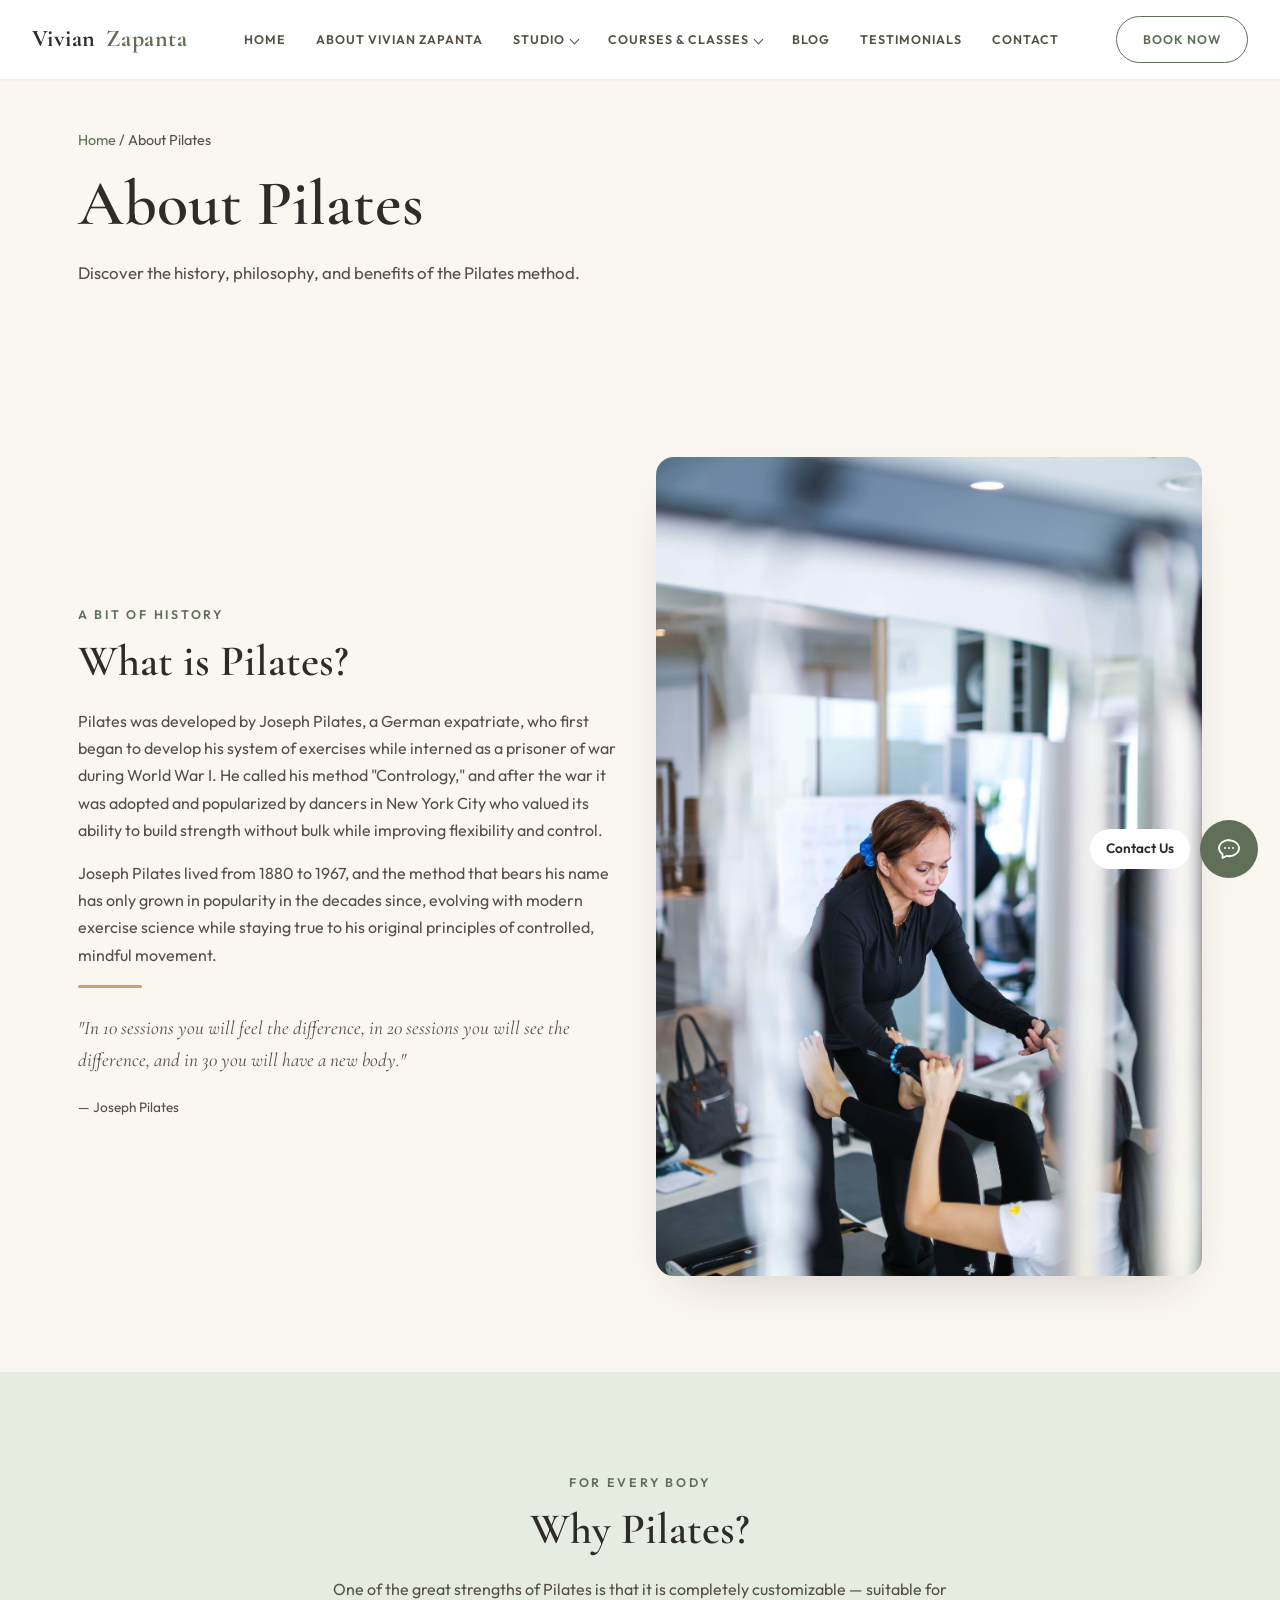
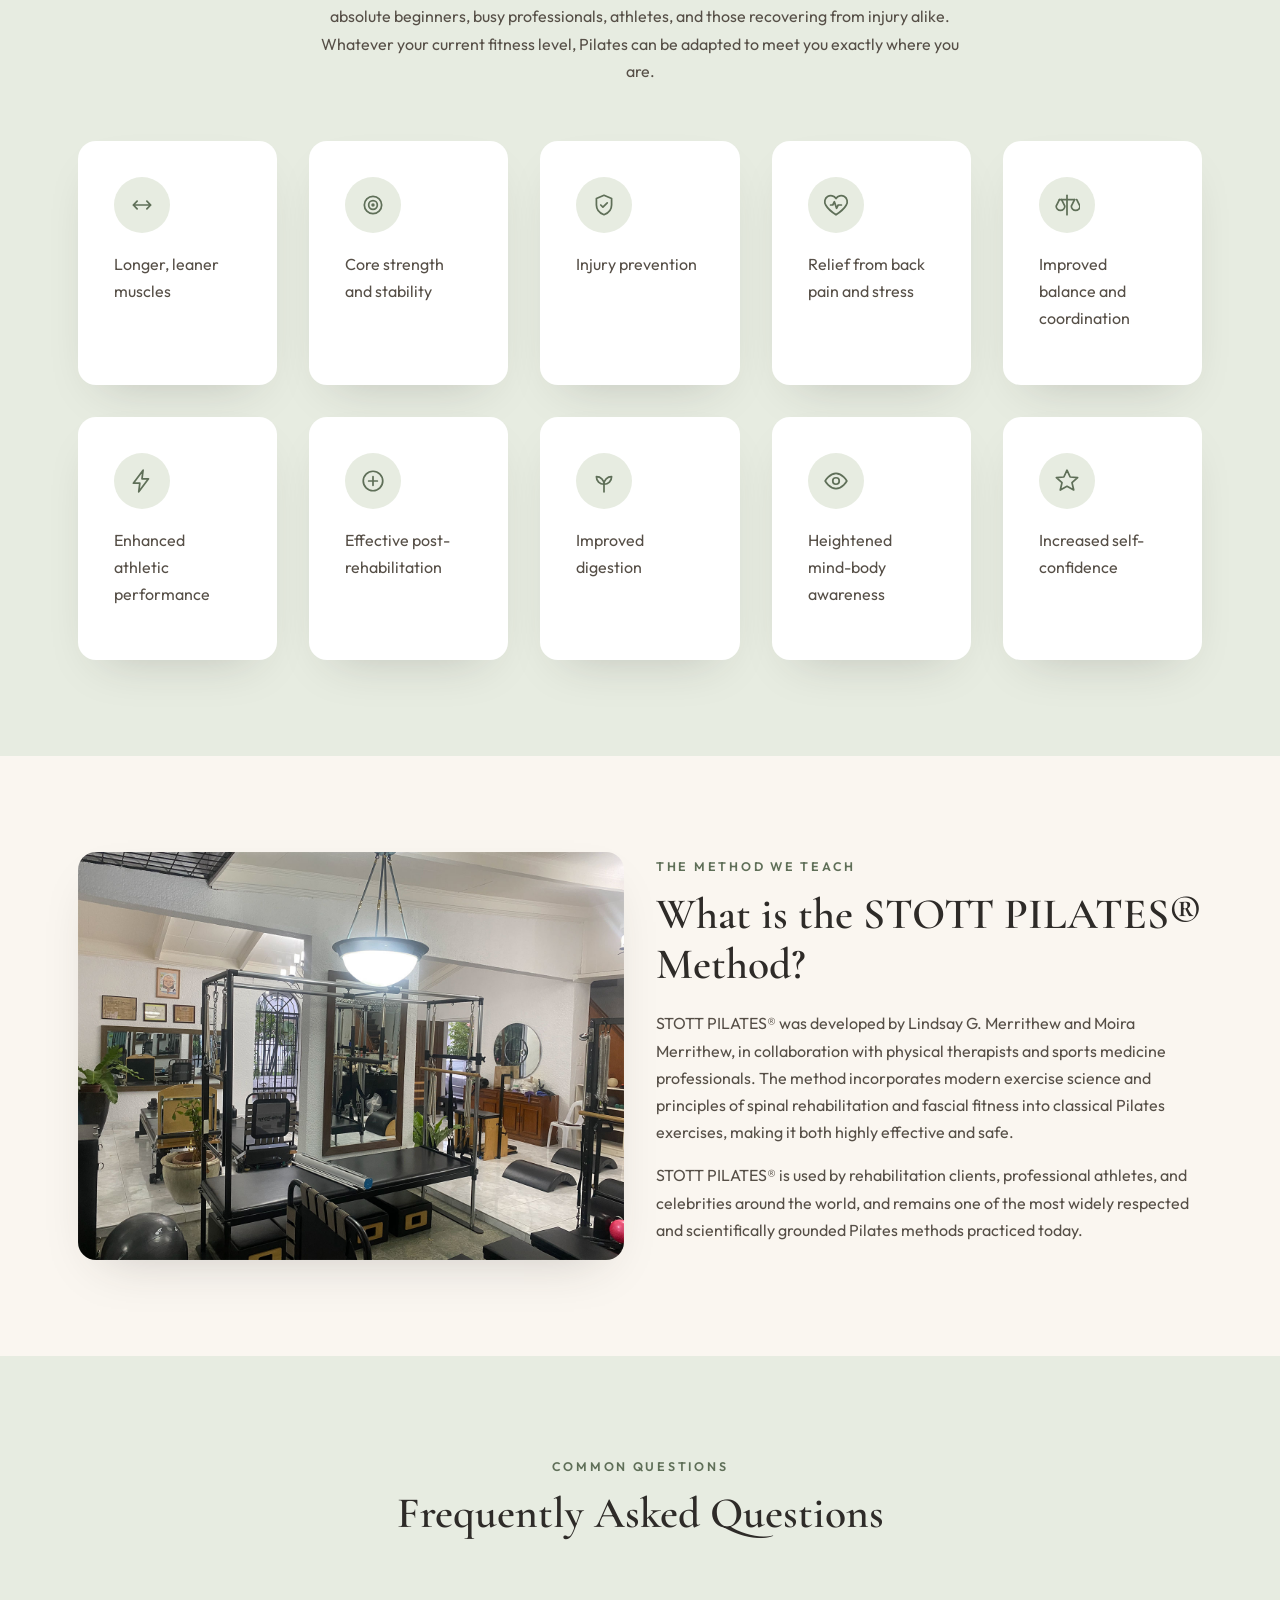
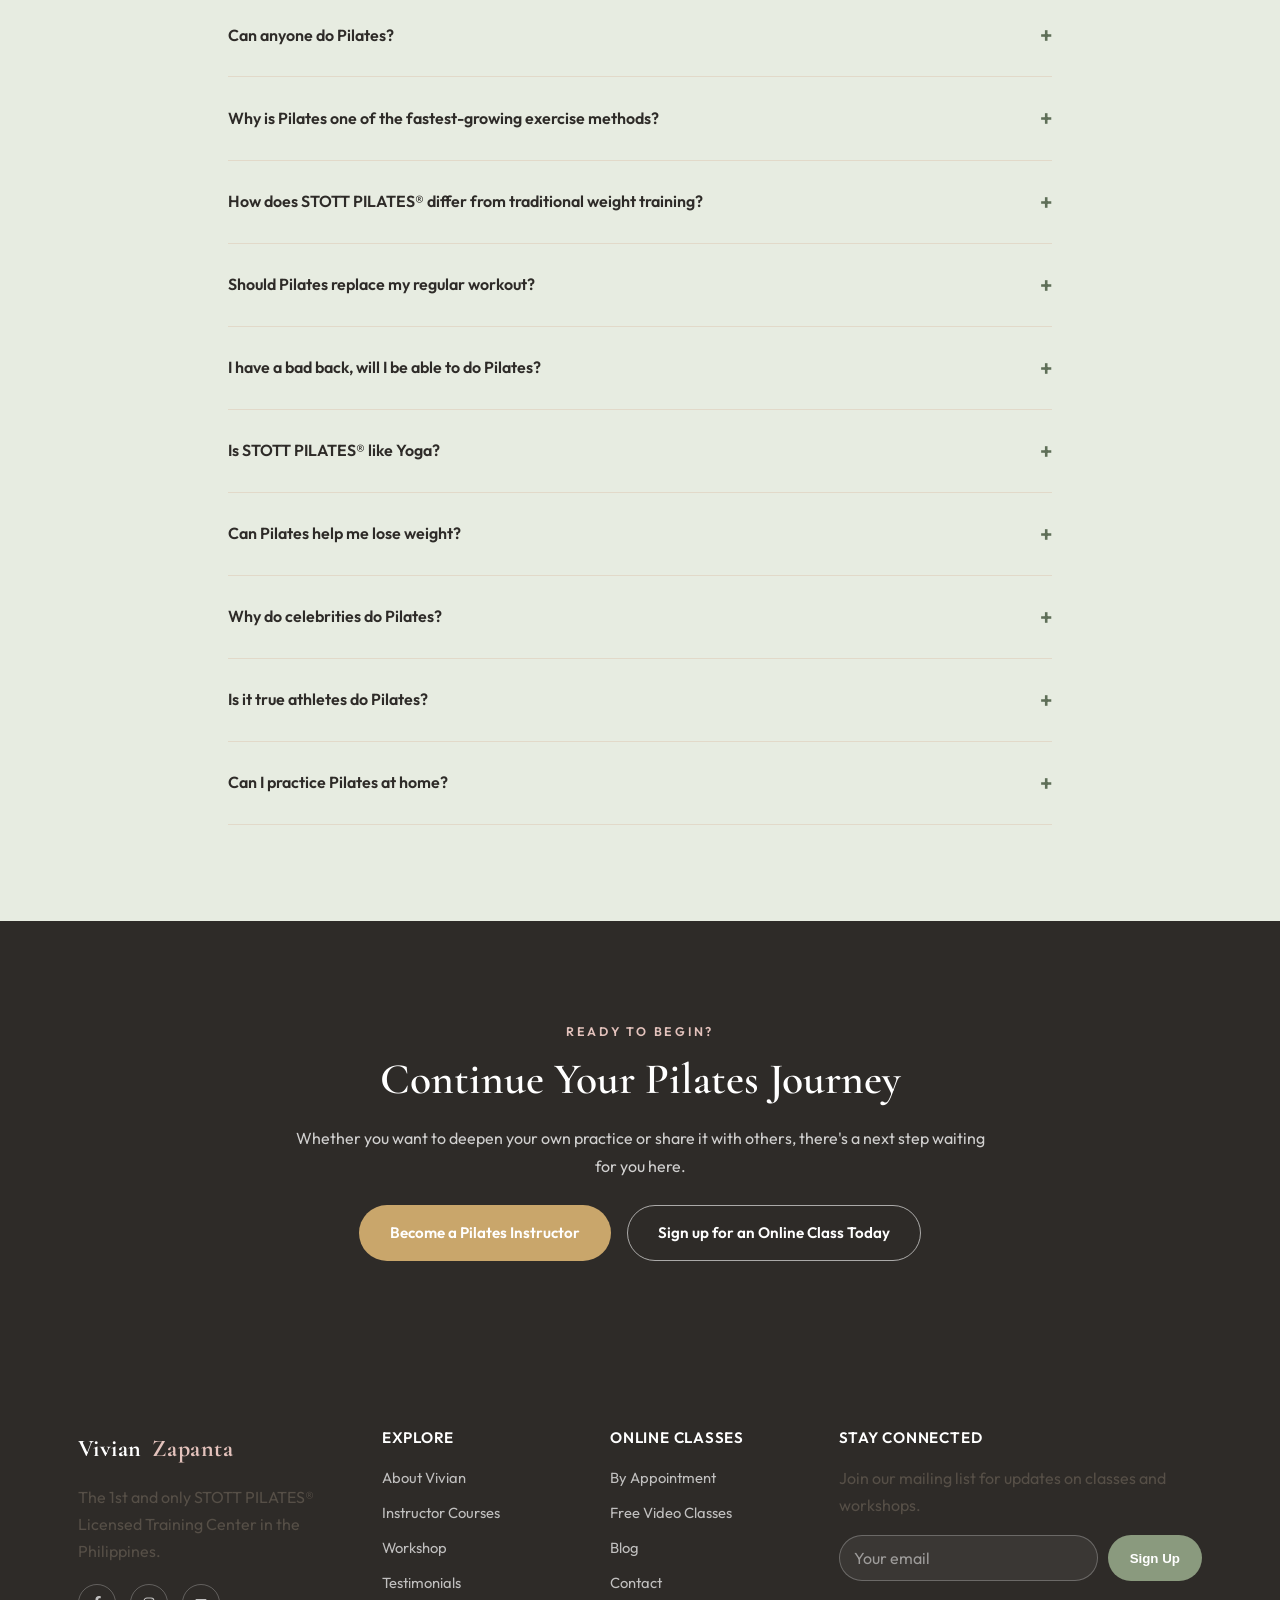
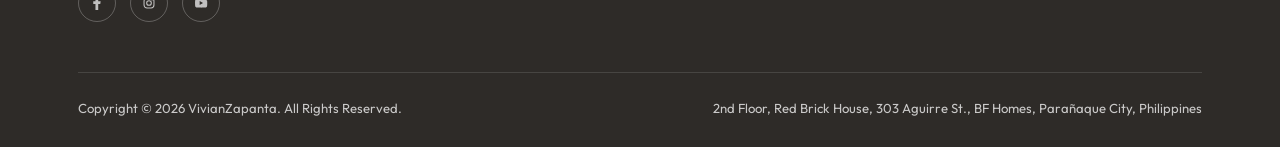
==== commit ead72c4a: "Remove photo from inner-page hero headers, text-only now Client decided the framed photo next to the" ====
--- a/about-pilates.html
+++ b/about-pilates.html
@@ -7,7 +7,7 @@
 <meta name="description" content="Discover the history of Pilates, its benefits, and how the STOTT PILATES® method developed by Lindsay and Moira Merrithew can transform your body.">
 <link rel="preconnect" href="https://fonts.googleapis.com">
 <link href="https://fonts.googleapis.com/css2?family=Cormorant+Garamond:wght@500;600;700&family=Outfit:wght@400;500;600;700&display=swap" rel="stylesheet">
-<link rel="stylesheet" href="assets/css/style.css?v=20260722d">
+<link rel="stylesheet" href="assets/css/style.css?v=20260722e">
 </head>
 <body>
 
@@ -49,9 +49,6 @@
 
 <section class="hero-split page-hero-split">
   <div class="container hero-split-inner">
-    <div class="hero-split-media fade-up">
-      <img src="assets/img/picture8.jpg" alt="About Pilates">
-    </div>
     <div class="hero-split-content fade-up">
       <span class="breadcrumb"><a href="index.html">Home</a> / About Pilates</span>
       <h1>About Pilates</h1>
--- a/assets/css/style.css
+++ b/assets/css/style.css
@@ -452,15 +452,10 @@
 .breadcrumb a { color: var(--sage-deep); }
 .breadcrumb a:hover { color: var(--charcoal); }
 
-.page-hero-split { padding: 40px 0 56px; }
-.page-hero-split .hero-split-inner { grid-template-columns: 0.5fr 1.5fr; gap: 44px; }
-.page-hero-split .hero-split-media { max-width: 340px; aspect-ratio: 4/3; }
+.page-hero-split { padding: 48px 0 56px; }
+.page-hero-split .hero-split-inner { grid-template-columns: 1fr; gap: 0; }
 .page-hero-split .hero-split-content h1 { margin-bottom: 0.3em; }
-.page-hero-split .hero-split-content p:not(.breadcrumb) { font-size: 1.05rem; max-width: 480px; }
-@media (max-width: 860px) {
-  .page-hero-split .hero-split-inner { grid-template-columns: 1fr; }
-  .page-hero-split .hero-split-media { max-width: 280px; }
-}
+.page-hero-split .hero-split-content p:not(.breadcrumb) { font-size: 1.05rem; max-width: 560px; }
 
 /* ---------- Floating Contact Widget ---------- */
 .floating-contact {
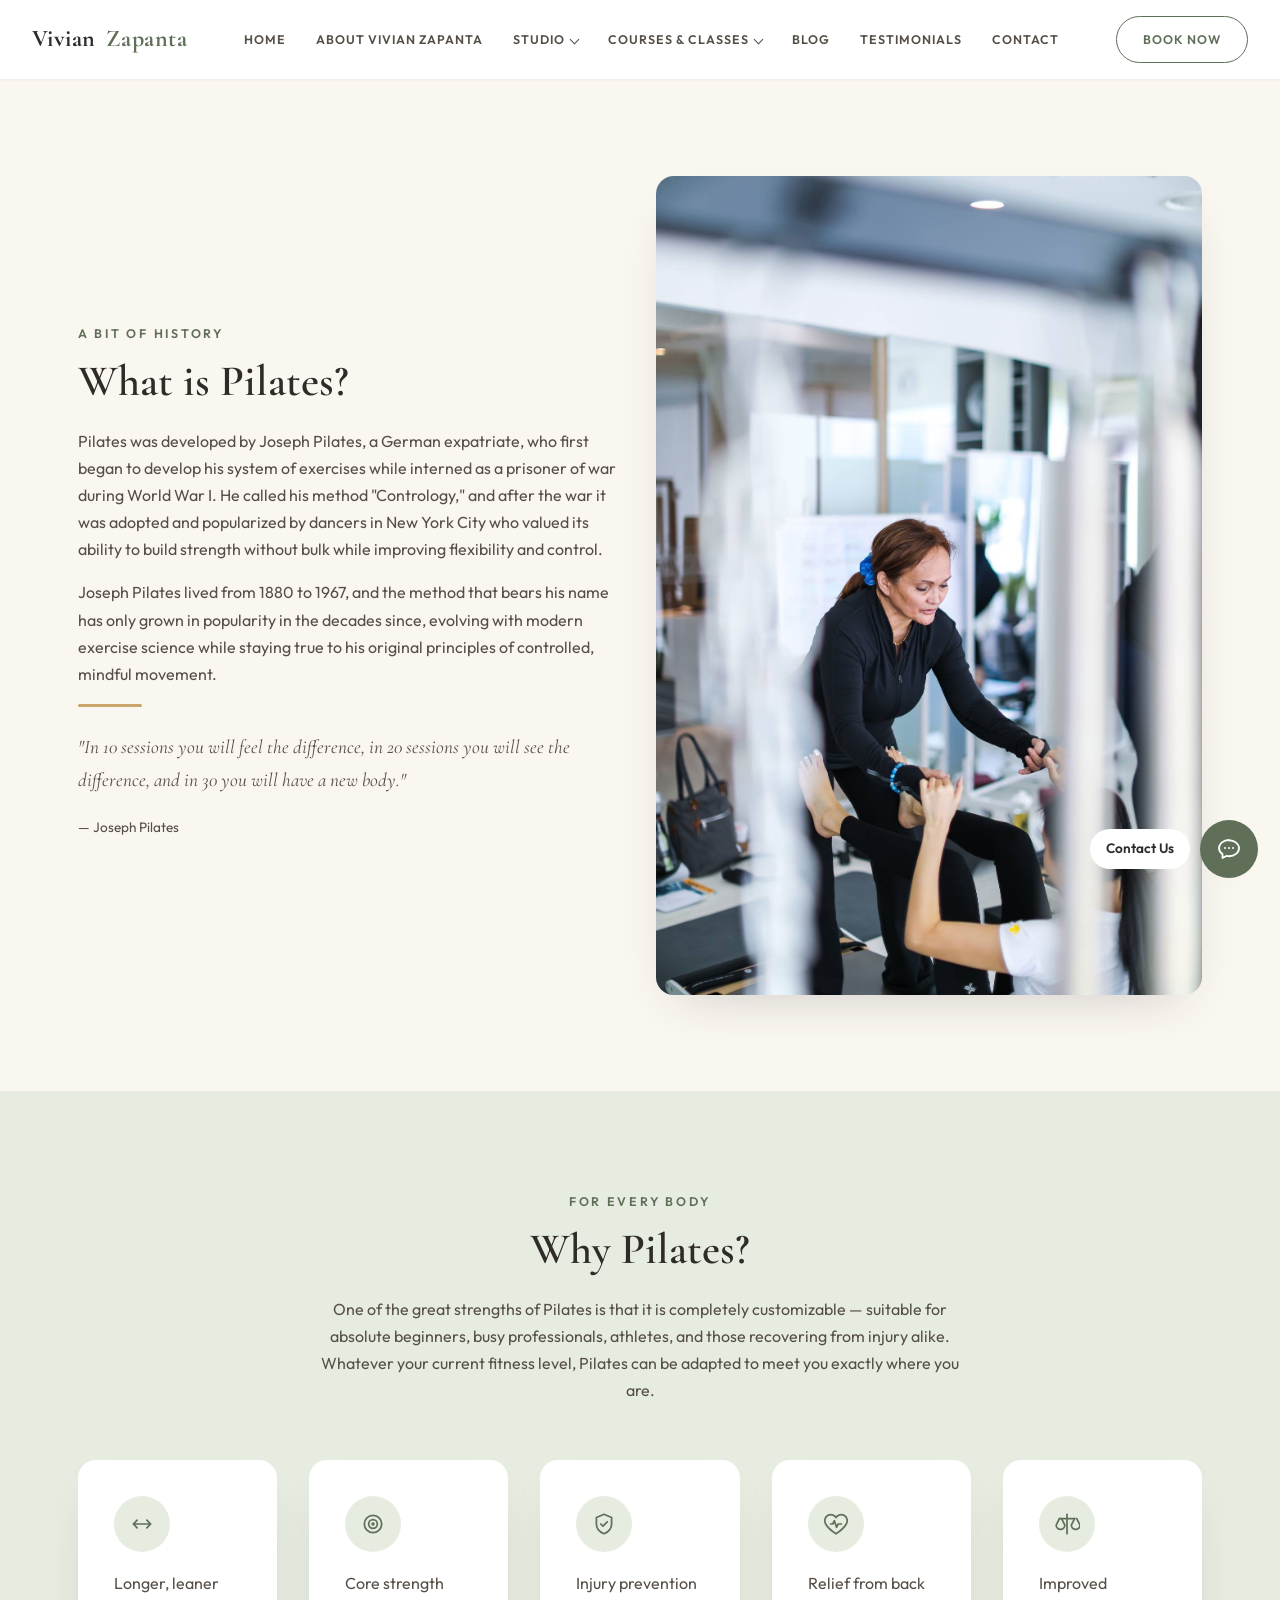
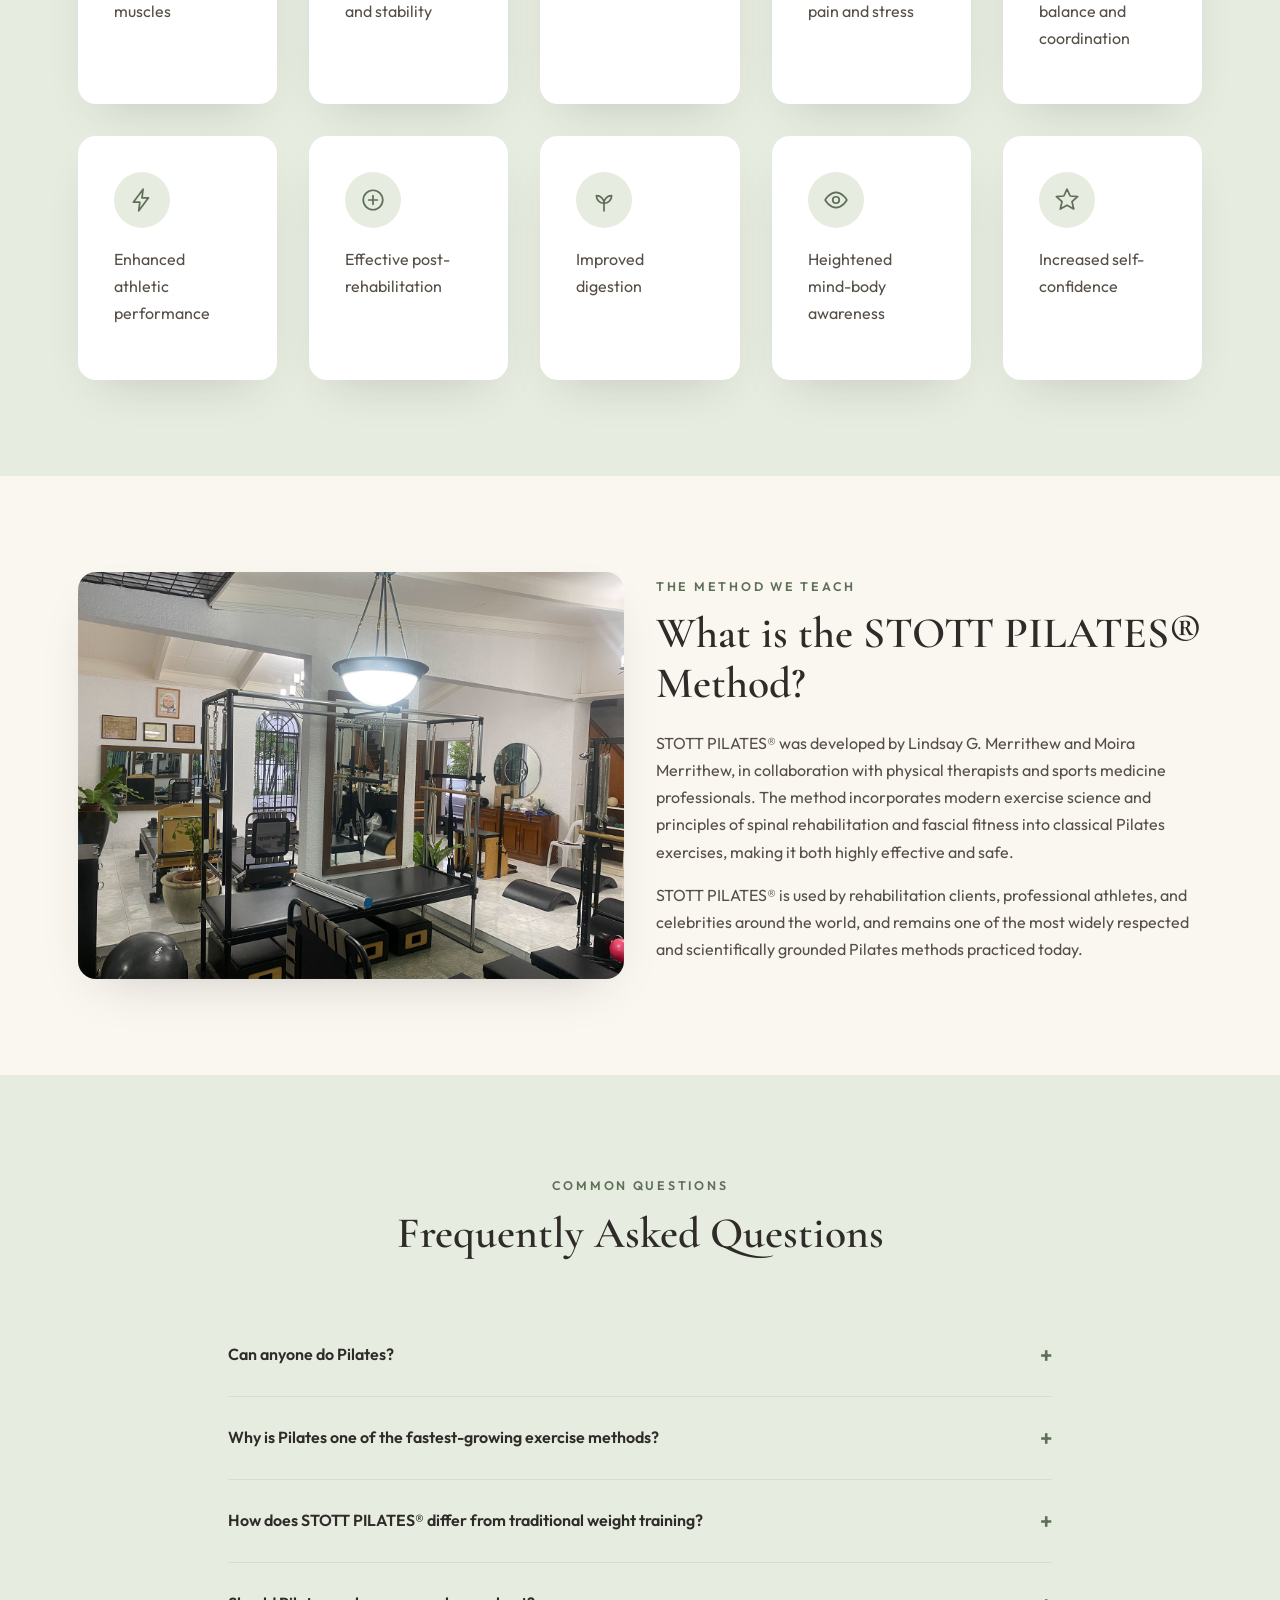
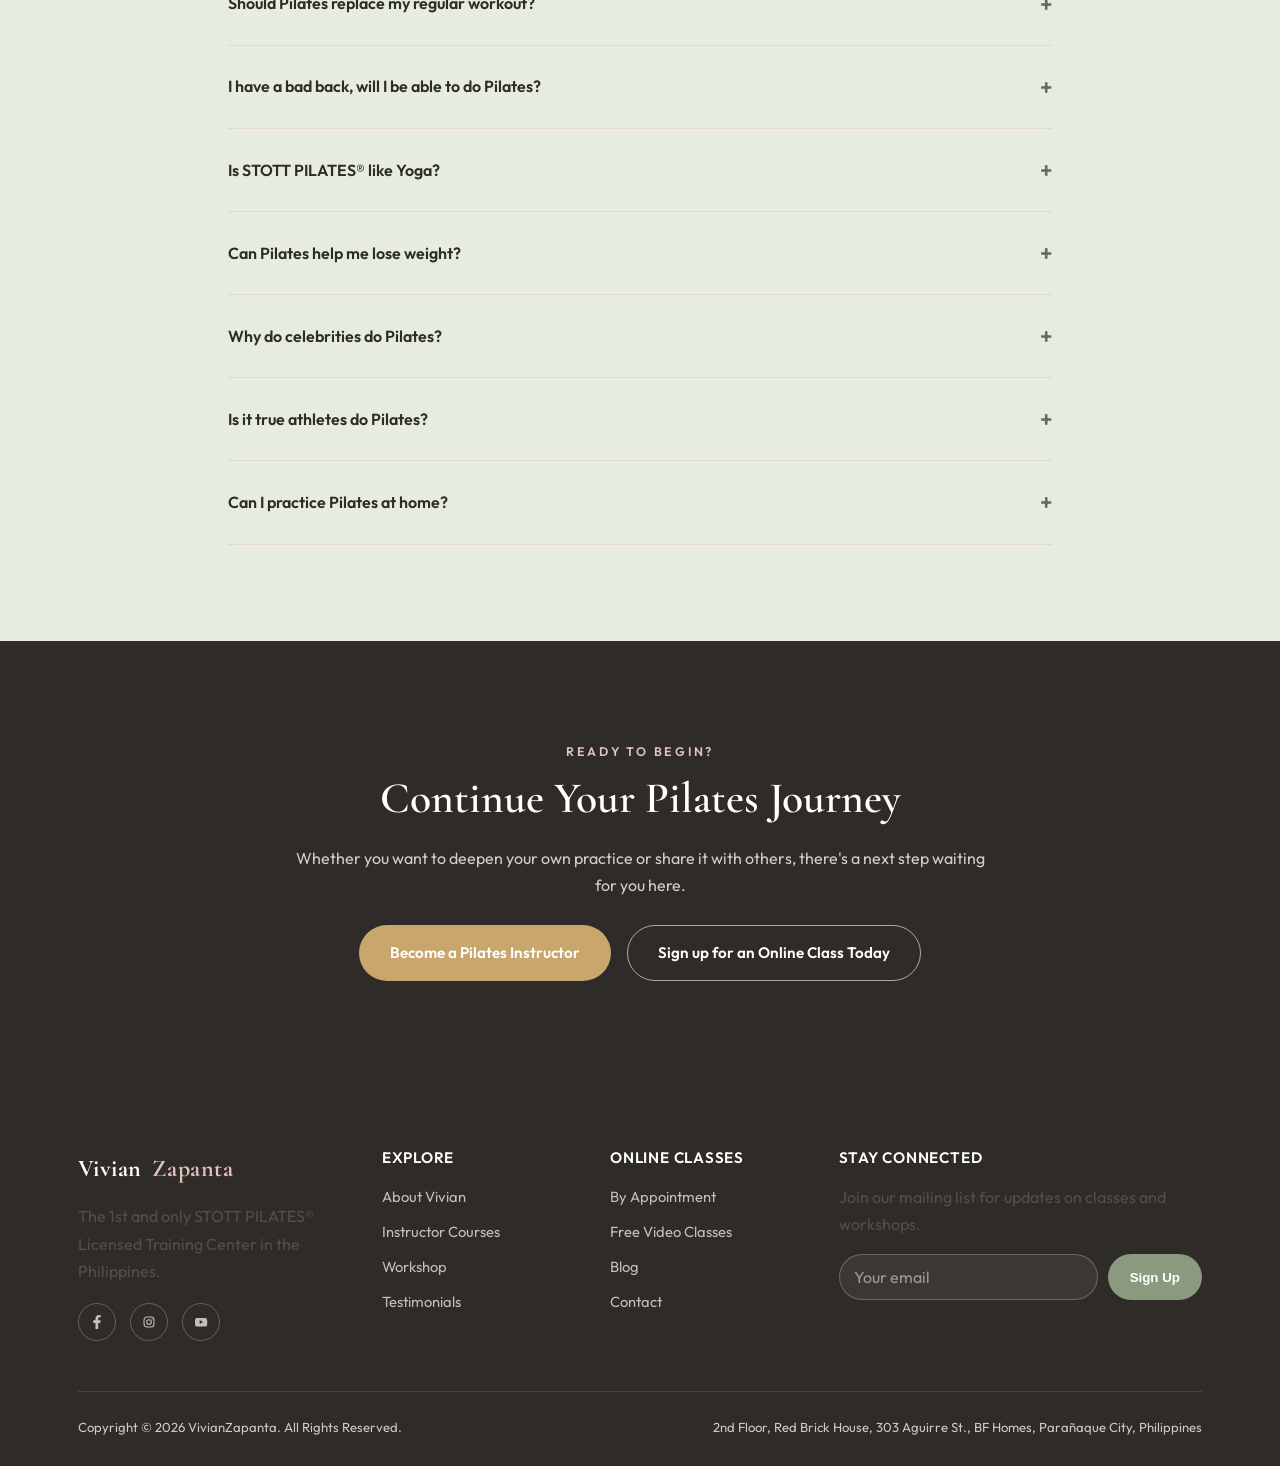
==== commit 65a274ae: "Remove inner-page hero title bands entirely Client wanted these gone altogether rather than further " ====
--- a/about-pilates.html
+++ b/about-pilates.html
@@ -7,7 +7,7 @@
 <meta name="description" content="Discover the history of Pilates, its benefits, and how the STOTT PILATES® method developed by Lindsay and Moira Merrithew can transform your body.">
 <link rel="preconnect" href="https://fonts.googleapis.com">
 <link href="https://fonts.googleapis.com/css2?family=Cormorant+Garamond:wght@500;600;700&family=Outfit:wght@400;500;600;700&display=swap" rel="stylesheet">
-<link rel="stylesheet" href="assets/css/style.css?v=20260722e">
+<link rel="stylesheet" href="assets/css/style.css?v=20260722f">
 </head>
 <body>
 
@@ -47,15 +47,6 @@
   </div>
 </header>
 
-<section class="hero-split page-hero-split">
-  <div class="container hero-split-inner">
-    <div class="hero-split-content fade-up">
-      <span class="breadcrumb"><a href="index.html">Home</a> / About Pilates</span>
-      <h1>About Pilates</h1>
-      <p>Discover the history, philosophy, and benefits of the Pilates method.</p>
-    </div>
-  </div>
-</section>
 
 <section>
   <div class="container grid grid-2" style="align-items:center;">
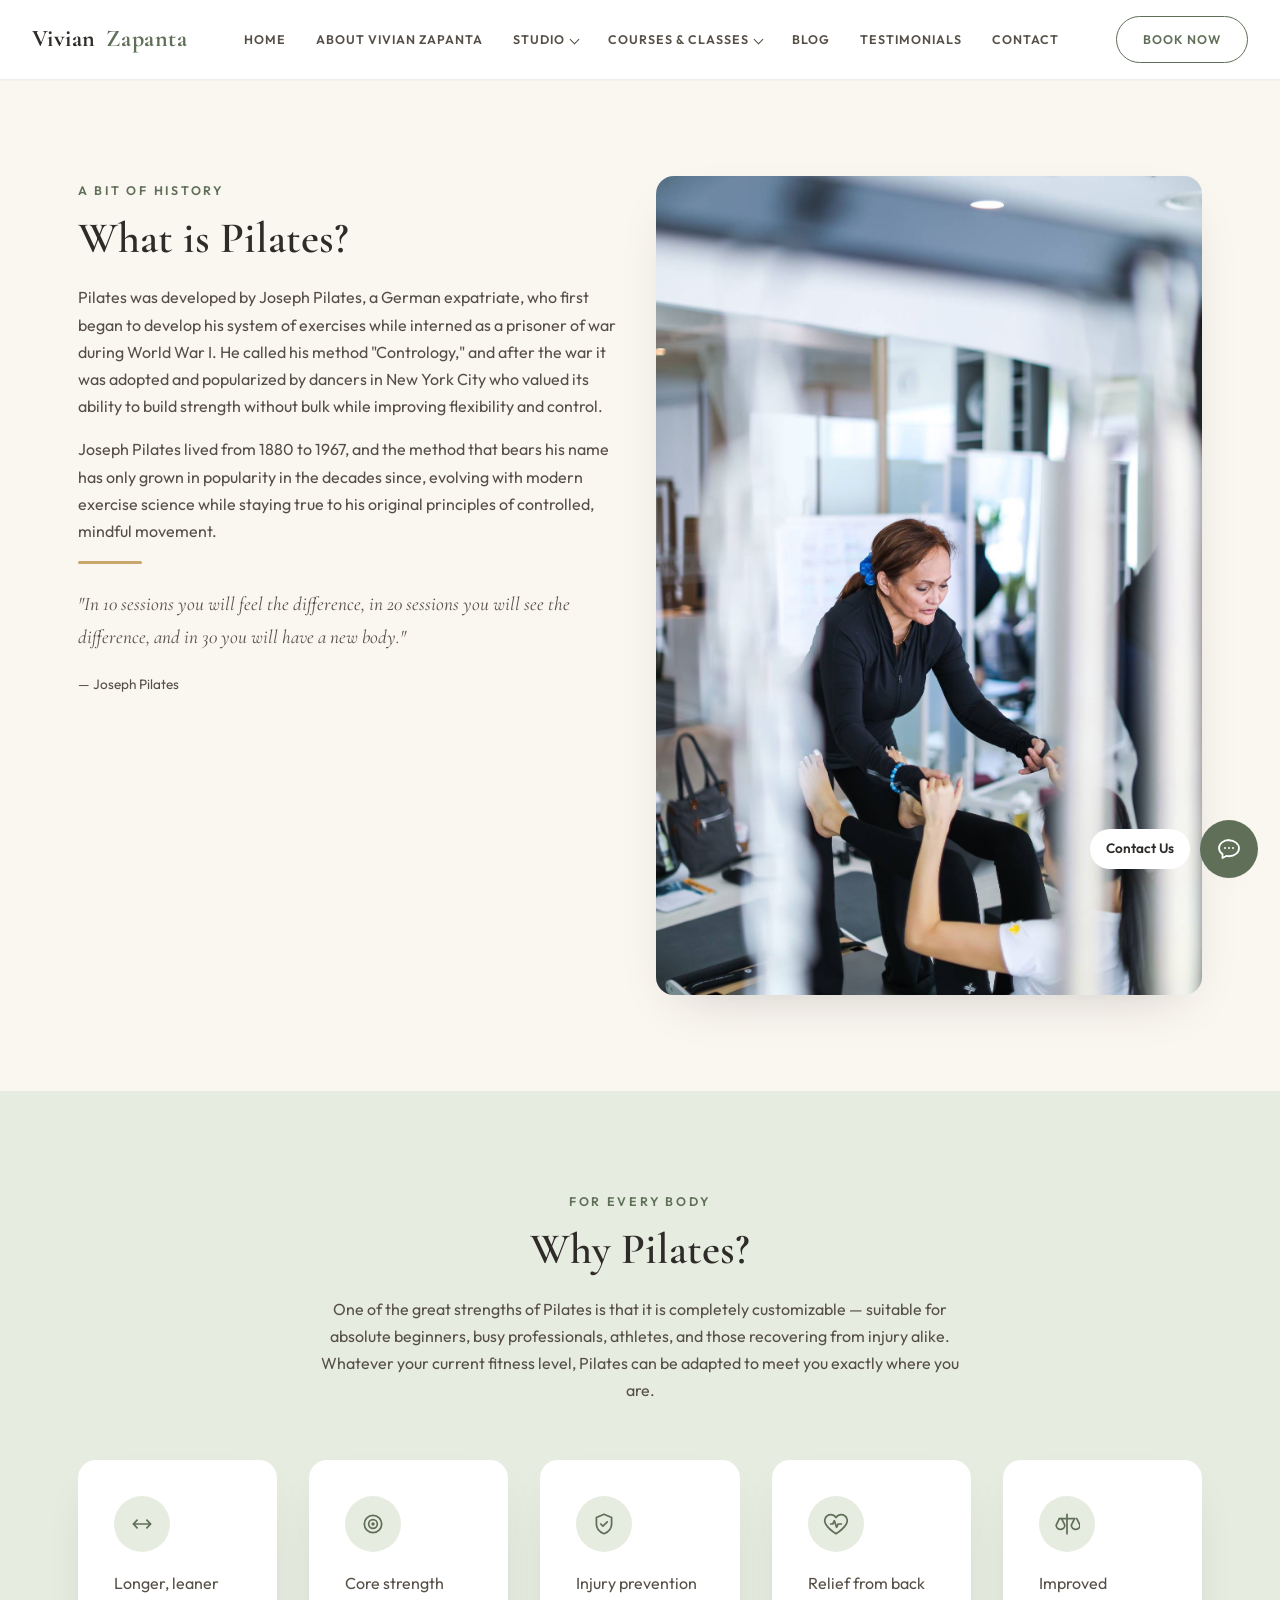
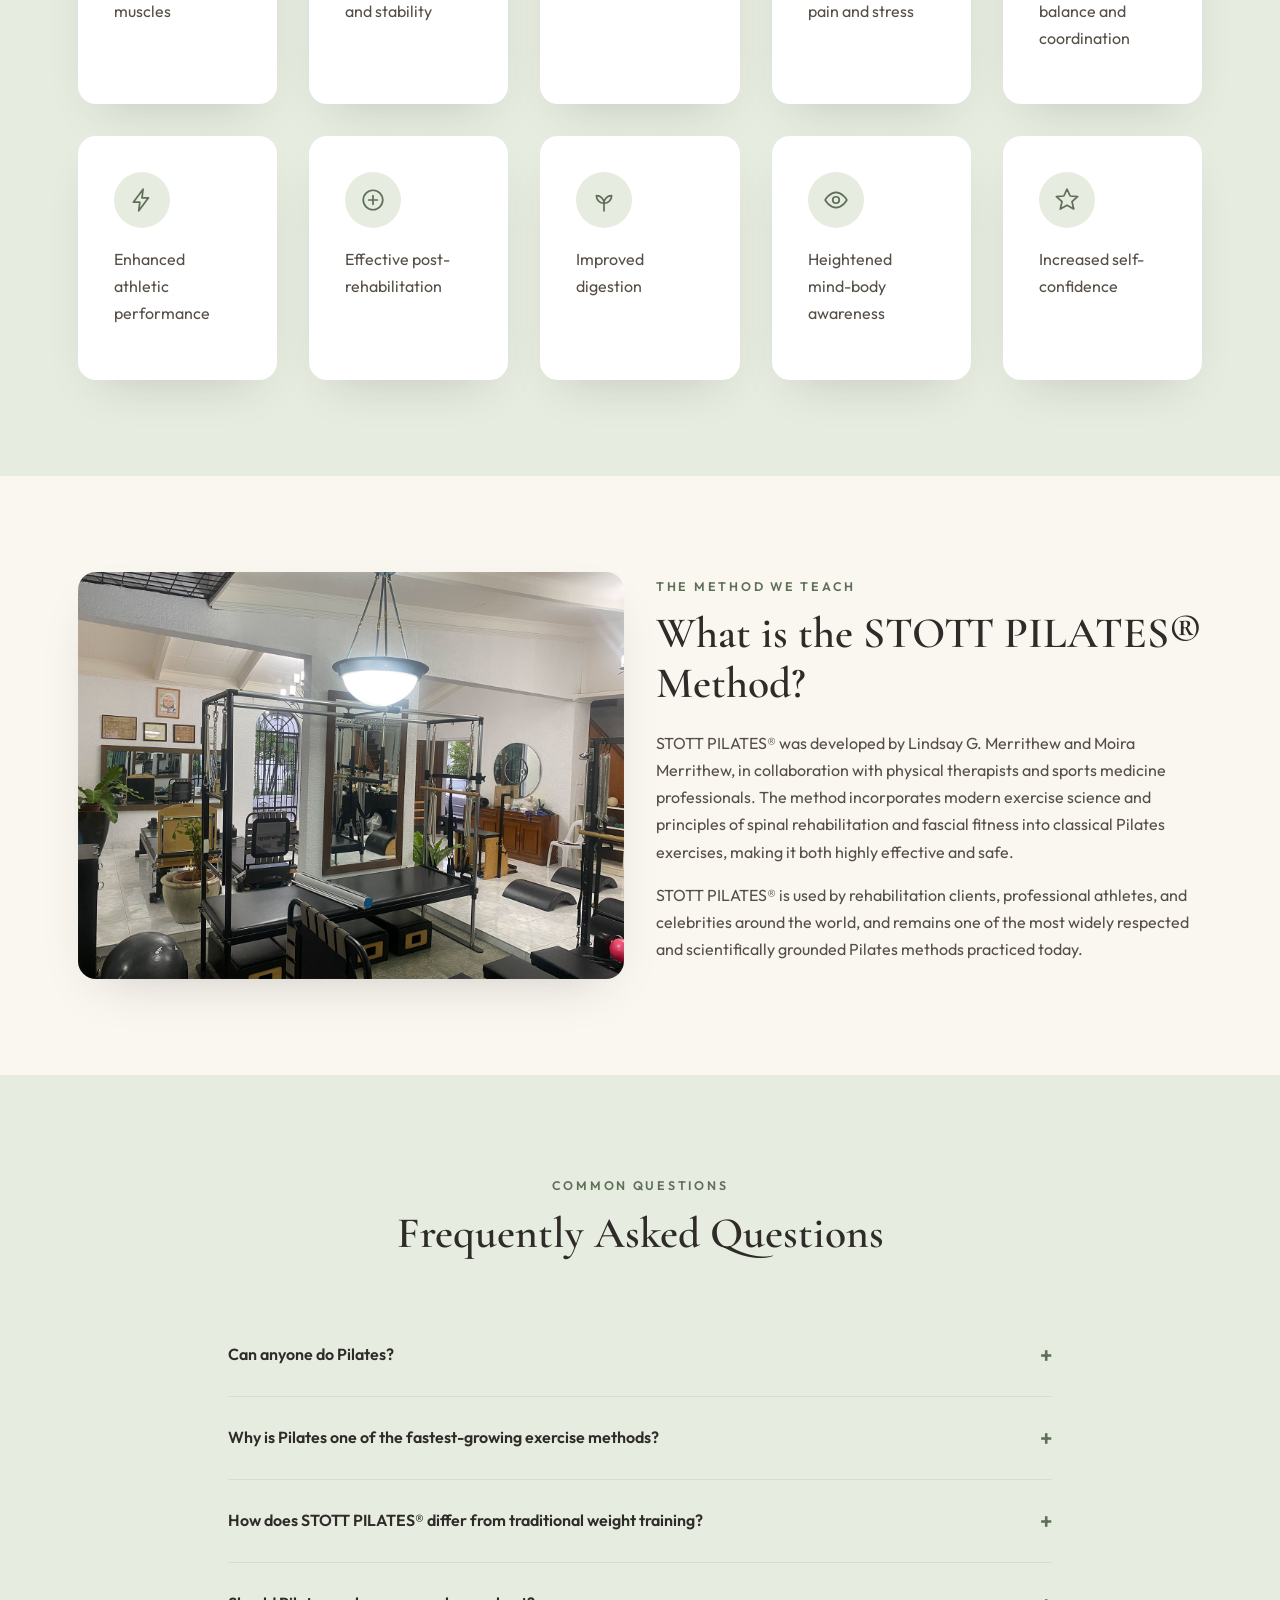
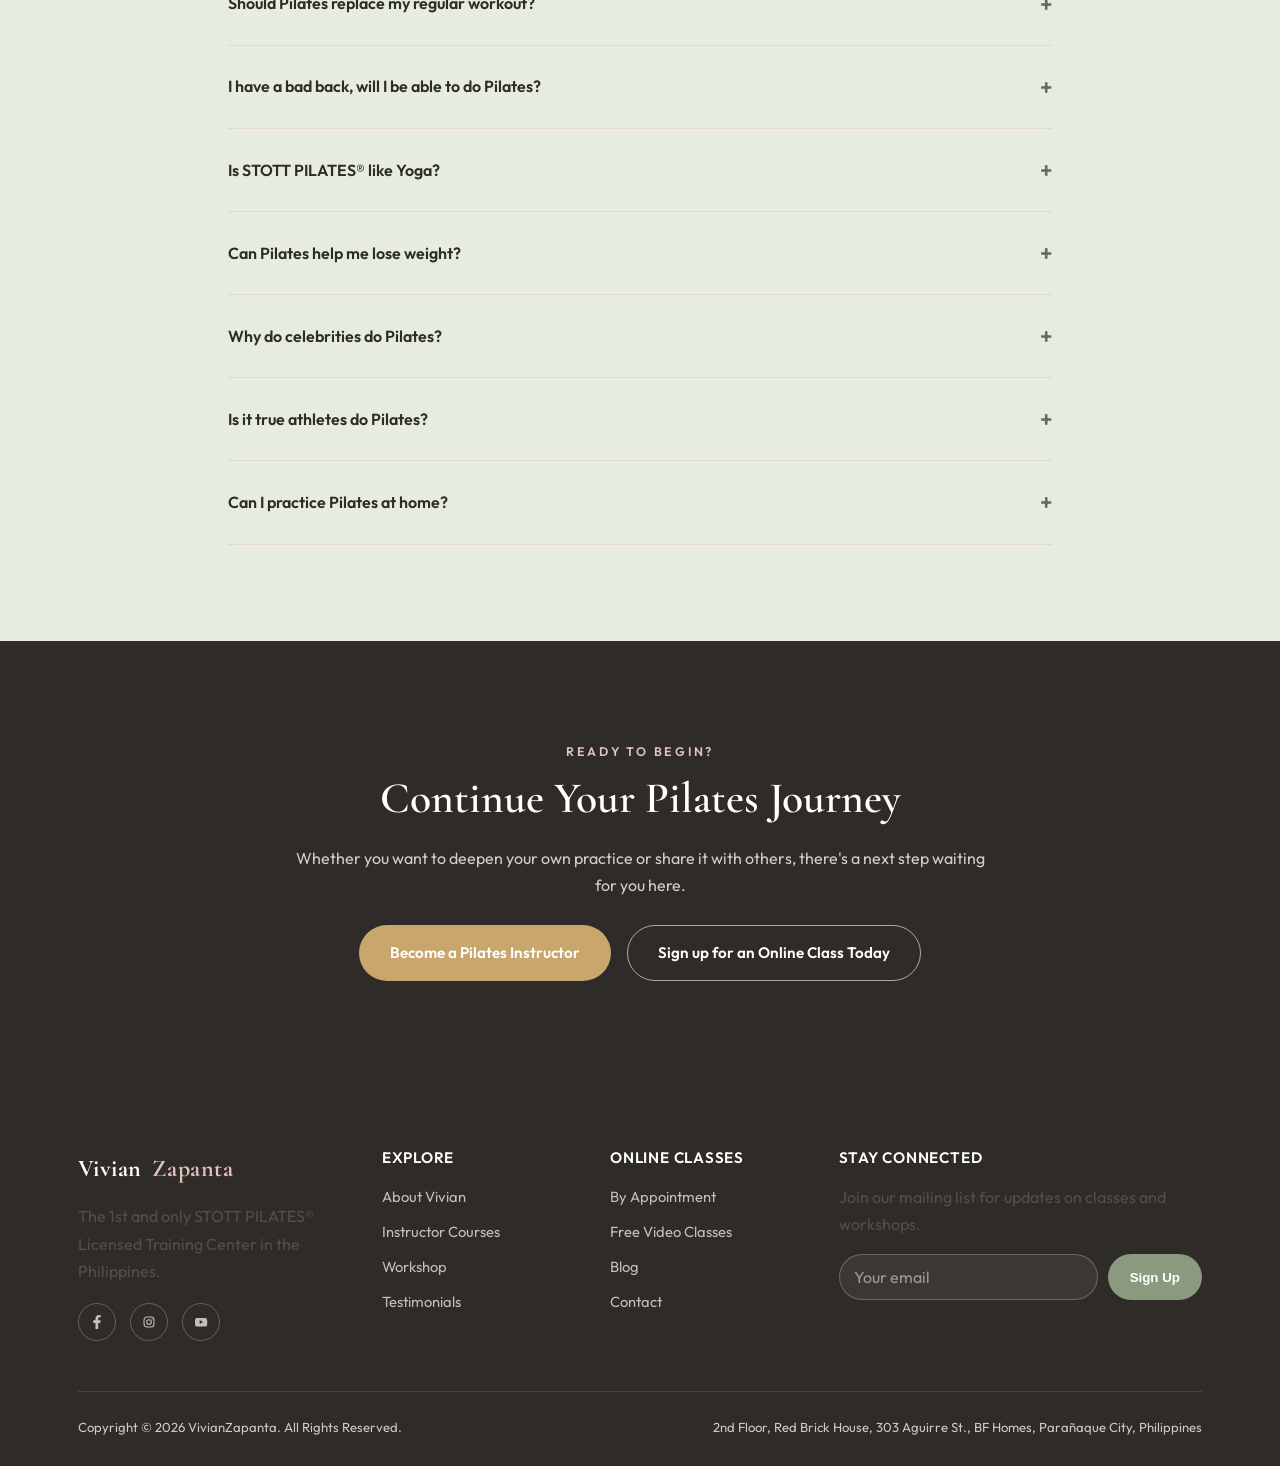
==== commit 9ba50b2a: "Fix uneven two-column photo/text sections site-wide Client noticed the framed photo sat vertically c" ====
--- a/about-pilates.html
+++ b/about-pilates.html
@@ -7,7 +7,7 @@
 <meta name="description" content="Discover the history of Pilates, its benefits, and how the STOTT PILATES® method developed by Lindsay and Moira Merrithew can transform your body.">
 <link rel="preconnect" href="https://fonts.googleapis.com">
 <link href="https://fonts.googleapis.com/css2?family=Cormorant+Garamond:wght@500;600;700&family=Outfit:wght@400;500;600;700&display=swap" rel="stylesheet">
-<link rel="stylesheet" href="assets/css/style.css?v=20260722f">
+<link rel="stylesheet" href="assets/css/style.css?v=20260722g">
 </head>
 <body>
 
@@ -49,7 +49,7 @@
 
 
 <section>
-  <div class="container grid grid-2" style="align-items:center;">
+  <div class="container grid grid-2" style="align-items:stretch;">
     <div class="fade-up">
       <span class="eyebrow">A Bit of History</span>
       <h2>What is Pilates?</h2>
@@ -138,7 +138,7 @@
 </section>
 
 <section>
-  <div class="container grid grid-2" style="align-items:center;">
+  <div class="container grid grid-2" style="align-items:stretch;">
     <div class="img-frame fade-up">
       <img src="assets/img/picture10.jpg" onerror="this.onerror=null;this.src='https://picsum.photos/seed/stottmethod3/700/620'" alt="STOTT PILATES Method equipment">
     </div>
--- a/assets/css/style.css
+++ b/assets/css/style.css
@@ -645,9 +645,13 @@
   border-radius: var(--radius);
   overflow: hidden;
   box-shadow: var(--shadow-soft);
+  height: 100%;
 }
 .img-frame img { width: 100%; height: 100%; object-fit: cover; transition: transform 0.6s ease; }
 .img-frame:hover img { transform: scale(1.05); }
+@media (max-width: 700px) {
+  .img-frame { height: auto; aspect-ratio: 4/3; }
+}
 
 .map-frame {
   border-radius: var(--radius);
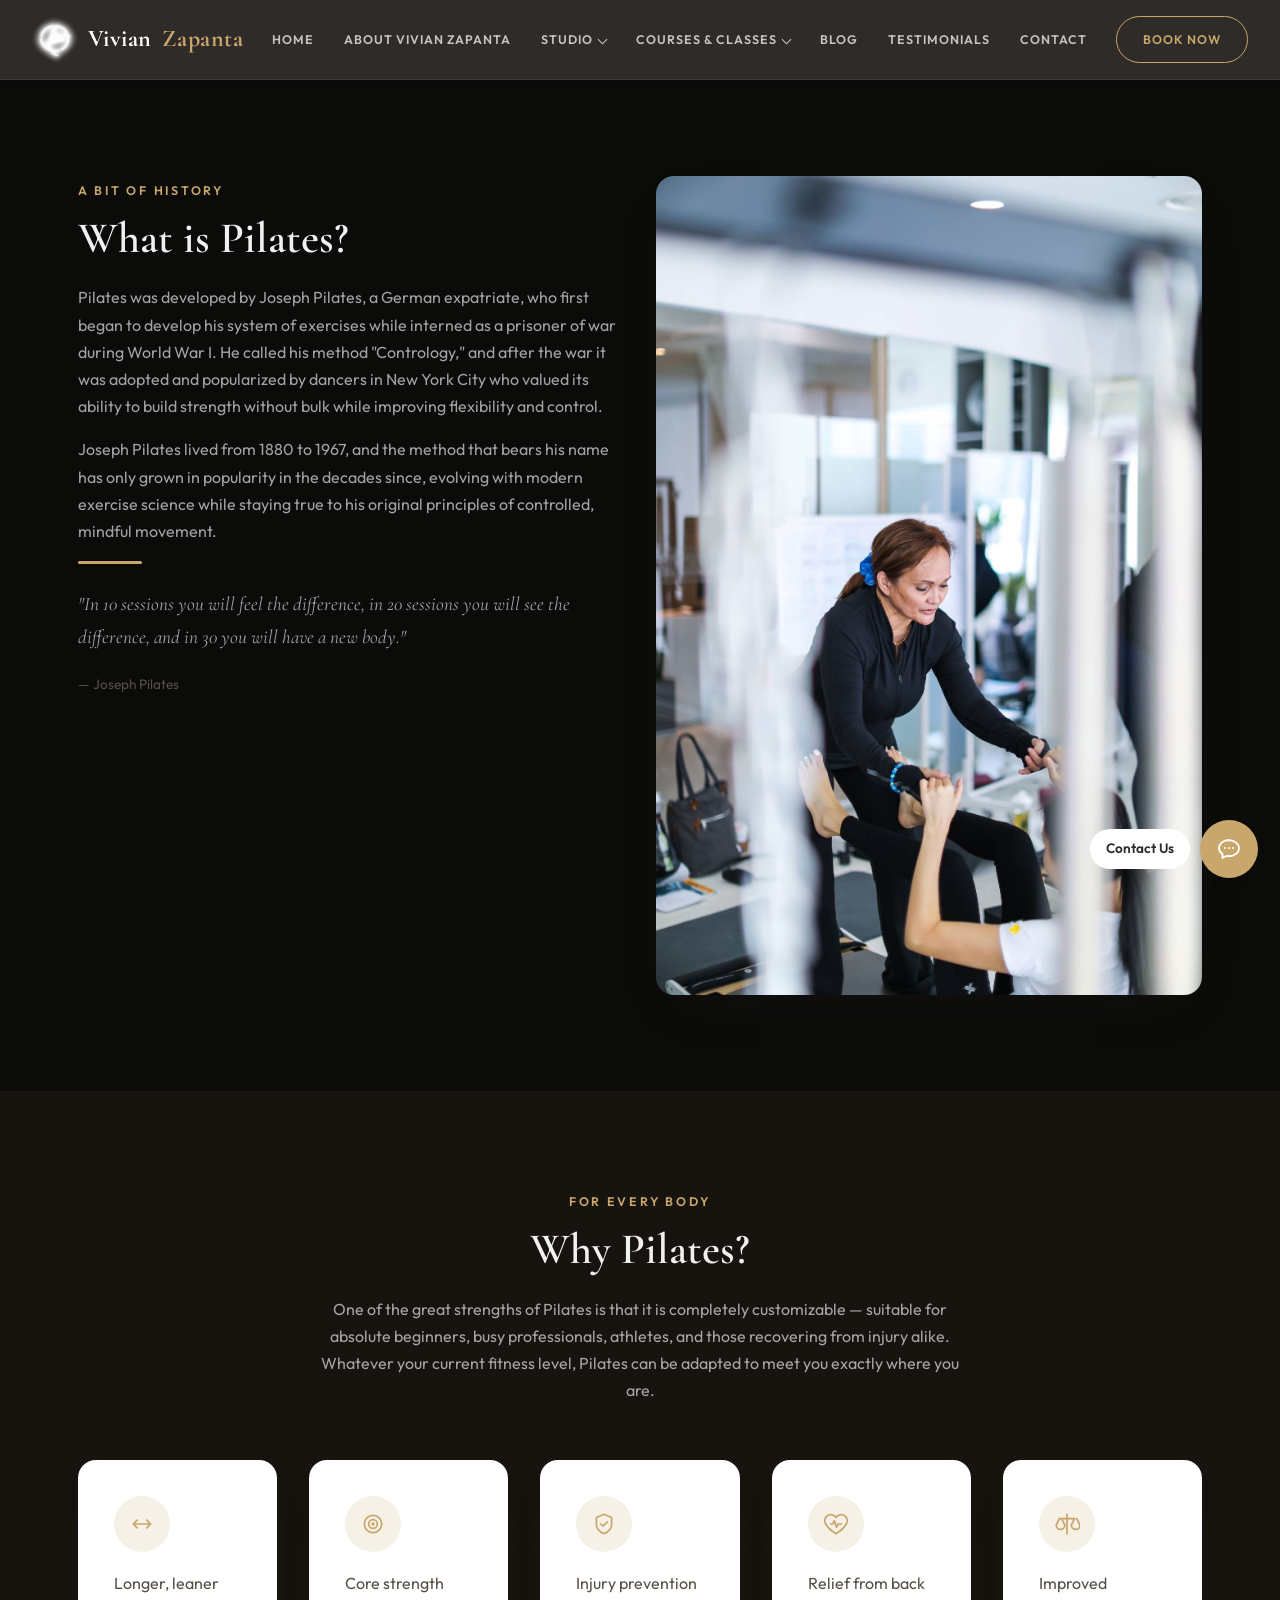
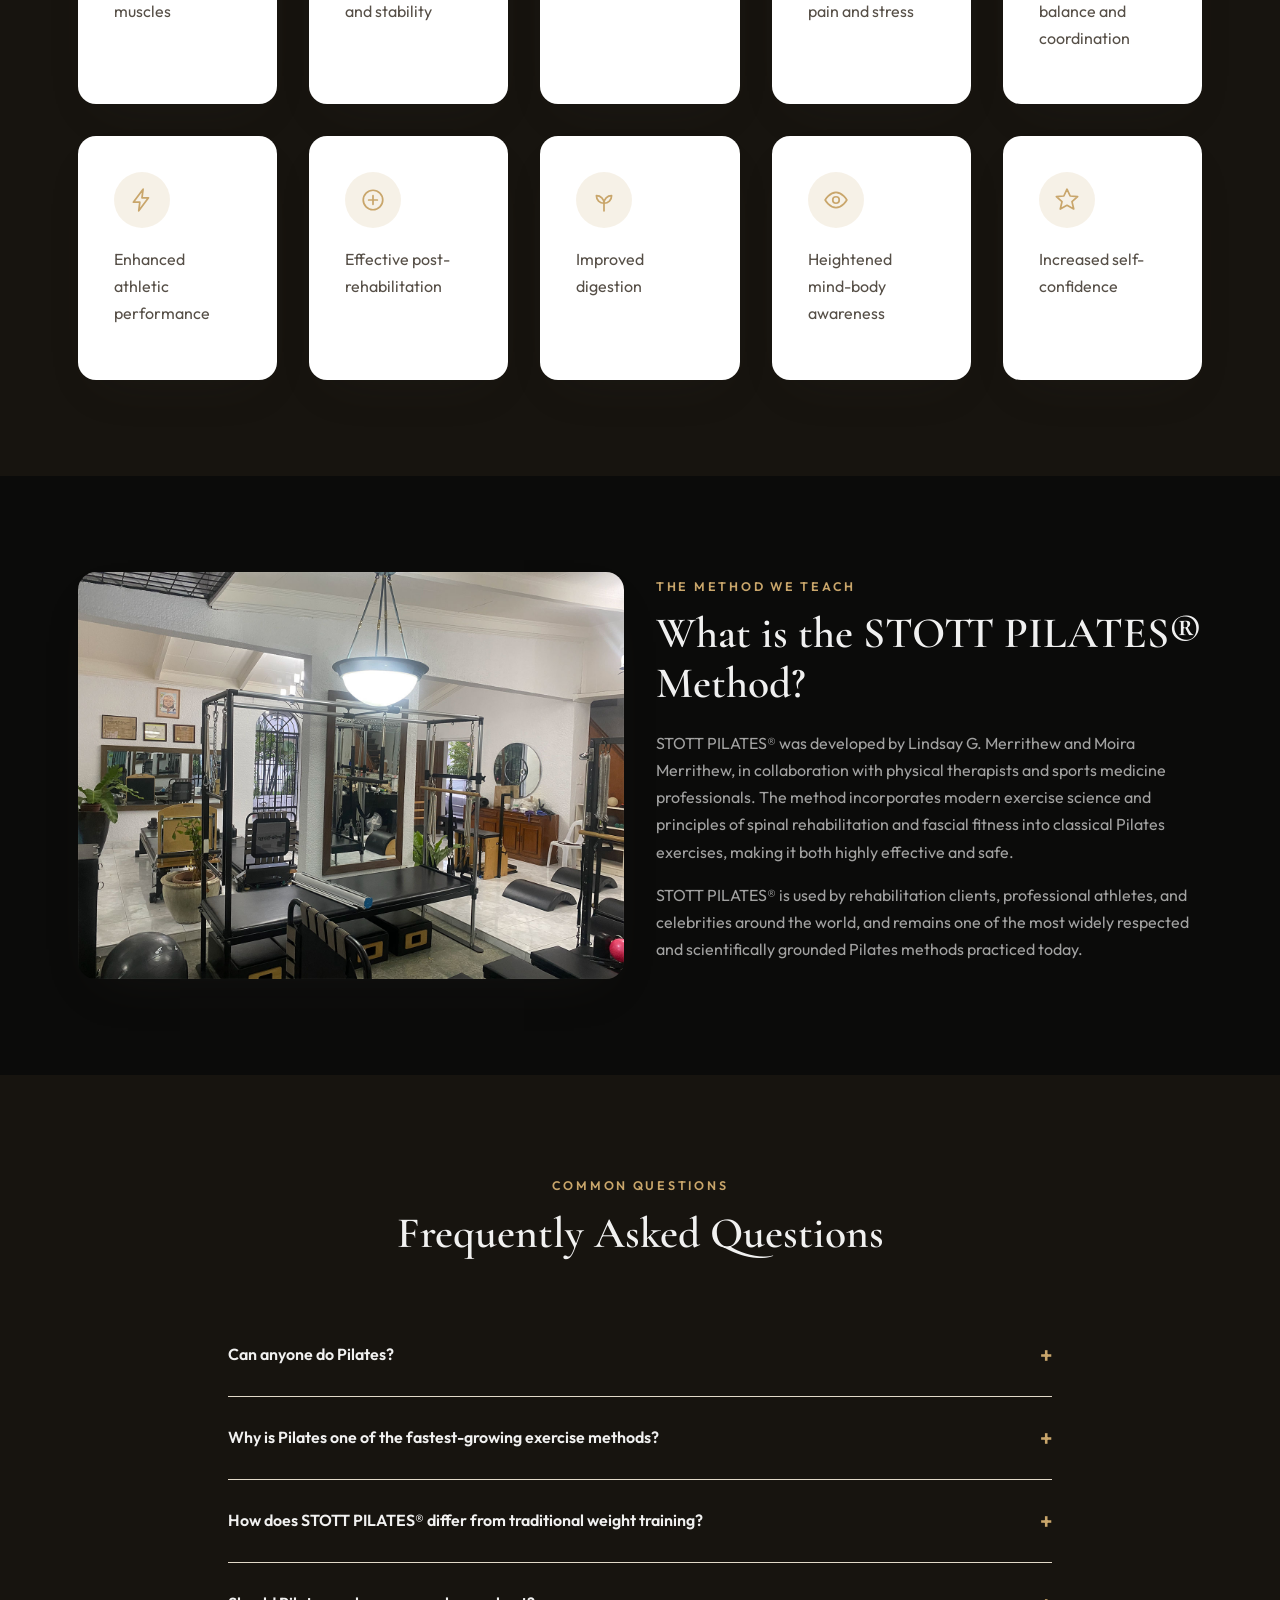
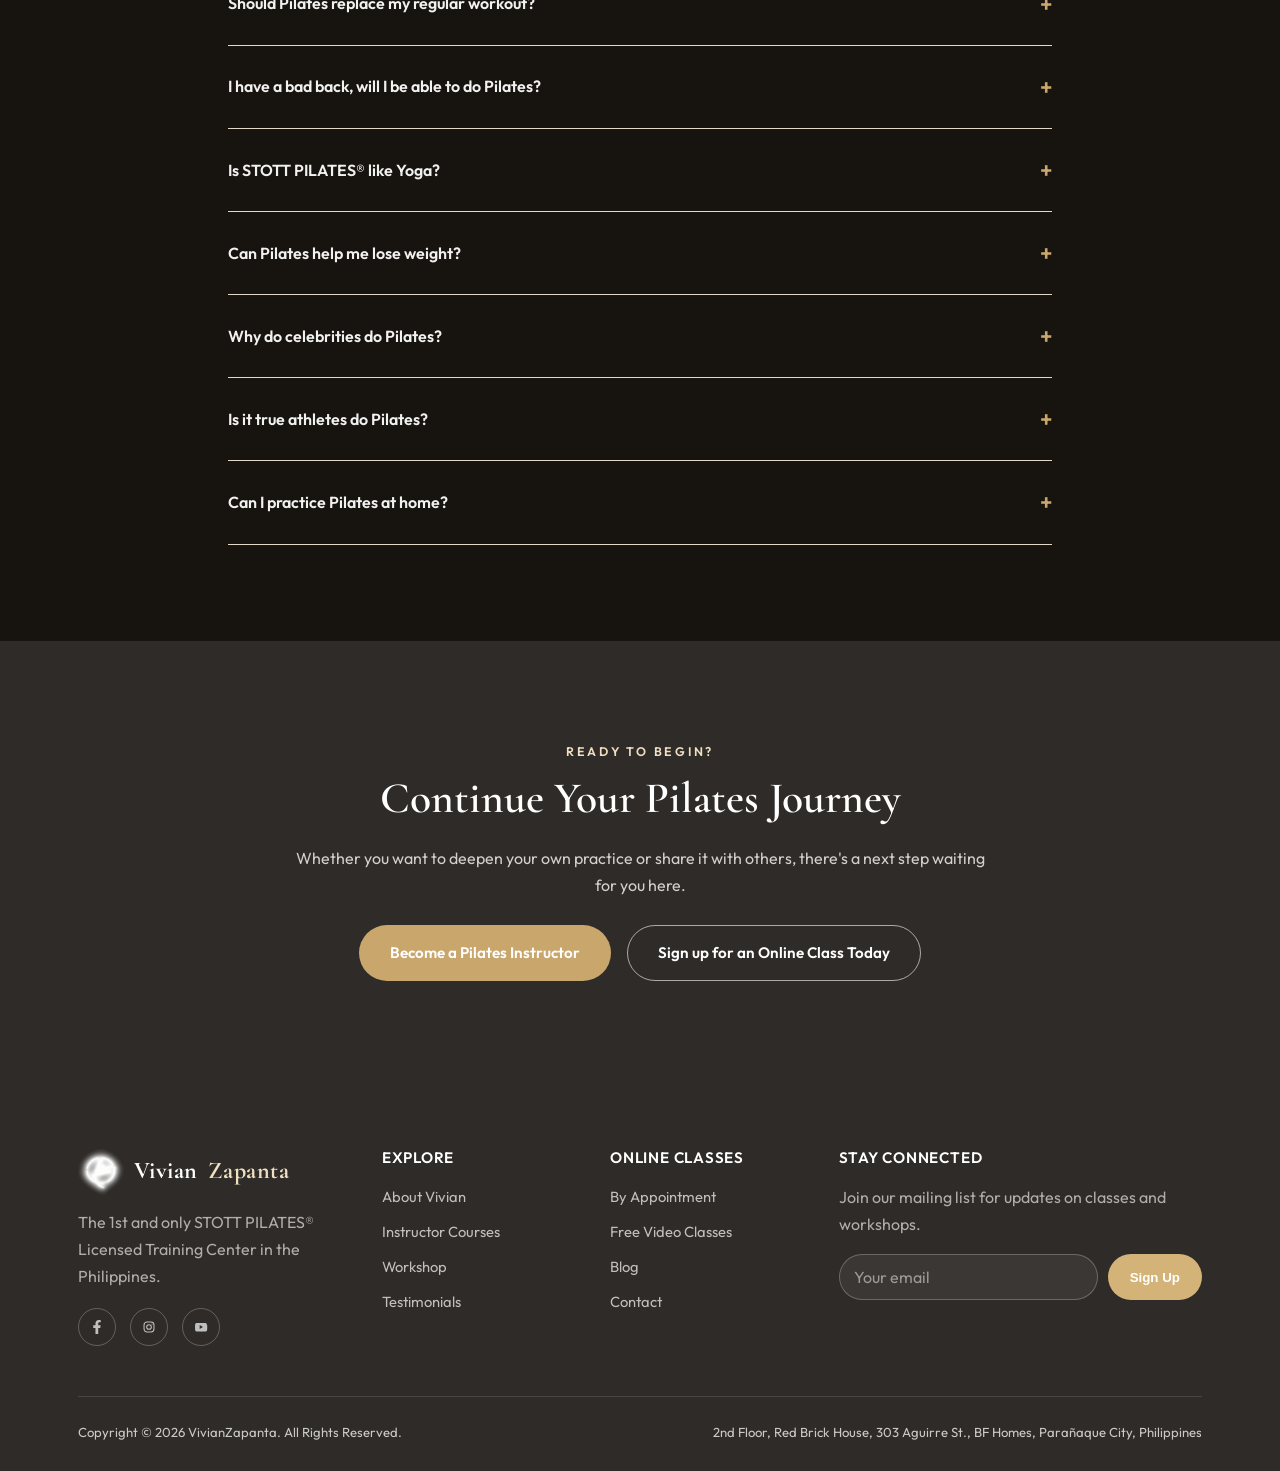
==== commit df5094f5: "Rebrand to black/gold/white premium color palette Client wanted the site to look "expensive" — full " ====
--- a/about-pilates.html
+++ b/about-pilates.html
@@ -7,13 +7,13 @@
 <meta name="description" content="Discover the history of Pilates, its benefits, and how the STOTT PILATES® method developed by Lindsay and Moira Merrithew can transform your body.">
 <link rel="preconnect" href="https://fonts.googleapis.com">
 <link href="https://fonts.googleapis.com/css2?family=Cormorant+Garamond:wght@500;600;700&family=Outfit:wght@400;500;600;700&display=swap" rel="stylesheet">
-<link rel="stylesheet" href="assets/css/style.css?v=20260722g">
+<link rel="stylesheet" href="assets/css/style.css?v=20260723a">
 </head>
 <body>
 
 <header class="site-header">
   <div class="nav-wrap">
-    <a href="index.html" class="logo">Vivian <span>Zapanta</span></a>
+    <a href="index.html" class="logo"><img src="assets/img/logo-glow-white.png" class="logo-mark" alt="" width="42" height="42">Vivian <span>Zapanta</span></a>
     <nav>
       <ul class="nav-links">
         <li><a href="index.html" class="nav-link">Home</a></li>
@@ -226,7 +226,7 @@
   <div class="container">
     <div class="footer-grid">
       <div>
-        <a href="index.html" class="logo">Vivian <span>Zapanta</span></a>
+        <a href="index.html" class="logo"><img src="assets/img/logo-glow-white.png" class="logo-mark" alt="" width="42" height="42">Vivian <span>Zapanta</span></a>
         <p>The 1st and only STOTT PILATES® Licensed Training Center in the Philippines.</p>
         <div class="social-row">
           <a href="https://facebook.com/vzpilates" target="_blank" rel="noopener" aria-label="Facebook"><svg viewBox="0 0 320 512" fill="currentColor"><path d="M279.14 288l14.22-92.66h-88.91v-60.13c0-25.35 12.42-50.06 52.24-50.06h40.42V6.26S260.43 0 225.36 0c-73.22 0-121.08 44.38-121.08 124.72v70.62H22.89V288h81.39v224h100.17V288z"/></svg></a>
--- a/assets/css/style.css
+++ b/assets/css/style.css
@@ -3,17 +3,19 @@
    =================================================== */
 
 :root {
-  --cream: #FAF6F0;
-  --cream-deep: #F1E9DC;
-  --sage: #8A9A7E;
-  --sage-deep: #5F6F58;
-  --sage-pale: #E7ECE1;
-  --blush: #E3C2BC;
-  --blush-deep: #C98F86;
+  --cream: #0B0B0A;
+  --cream-deep: #17140F;
+  --sage: #D4B378;
+  --sage-deep: #C9A66B;
+  --sage-pale: rgba(201,166,107,0.16);
+  --blush: #F0DFC0;
+  --blush-deep: #9C7A3D;
   --charcoal: #2E2B28;
   --charcoal-soft: #564F47;
   --gold: #C9A66B;
   --white: #FFFFFF;
+  --ink: rgba(255,255,255,0.94);
+  --ink-soft: rgba(255,255,255,0.62);
 
   --font-display: "Cormorant Garamond", serif;
   --font-body: "Outfit", sans-serif;
@@ -49,7 +51,7 @@
 body {
   margin: 0;
   font-family: var(--font-body);
-  color: var(--charcoal);
+  color: var(--ink);
   background: var(--cream);
   line-height: 1.7;
   -webkit-font-smoothing: antialiased;
@@ -64,14 +66,28 @@
   font-weight: 600;
   line-height: 1.15;
   margin: 0 0 0.5em;
-  color: var(--charcoal);
+  color: var(--ink);
 }
 
 h1 { font-size: clamp(2.6rem, 5vw, 4.4rem); }
 h2 { font-size: clamp(2rem, 3.4vw, 3rem); }
 h3 { font-size: clamp(1.4rem, 2vw, 1.9rem); }
 
-p { margin: 0 0 1em; color: var(--charcoal-soft); }
+p { margin: 0 0 1em; color: var(--ink-soft); }
+
+/* White "surface" components (cards, dropdowns, floating labels) still use
+   near-black ink for their text, regardless of the page-wide dark theme. */
+.card h1, .card h2, .card h3, .card h4,
+.testimonial-card h1, .testimonial-card h2, .testimonial-card h3, .testimonial-card h4,
+.video-card h1, .video-card h2, .video-card h3, .video-card h4,
+.fb-card h1, .fb-card h2, .fb-card h3, .fb-card h4,
+.empty-state h1, .empty-state h2, .empty-state h3, .empty-state h4 {
+  color: var(--charcoal);
+}
+.card p, .testimonial-card p, .video-card p, .fb-card p, .empty-state p {
+  color: var(--charcoal-soft);
+}
+.card .list-check li, .credential-card .list-check li { color: var(--charcoal-soft); }
 
 .eyebrow {
   display: inline-block;
@@ -135,9 +151,9 @@
   position: sticky;
   top: 0;
   z-index: 1000;
-  background: var(--white);
-  border-bottom: 1px solid rgba(46,43,40,0.08);
-  box-shadow: 0 1px 0 rgba(46,43,40,0.02);
+  background: var(--charcoal);
+  border-bottom: 1px solid rgba(255,255,255,0.08);
+  box-shadow: 0 1px 0 rgba(0,0,0,0.2);
 }
 .nav-wrap {
   max-width: 1320px;
@@ -156,7 +172,7 @@
   font-size: 1.5rem;
   font-weight: 700;
   letter-spacing: 0.02em;
-  color: var(--charcoal);
+  color: var(--white);
   flex-shrink: 0;
 }
 .logo span { color: var(--sage-deep); }
@@ -176,7 +192,7 @@
   font-weight: 600;
   letter-spacing: 0.08em;
   text-transform: uppercase;
-  color: var(--charcoal-soft);
+  color: rgba(255,255,255,0.72);
   padding: 10px 0;
   position: relative;
 }
@@ -190,7 +206,7 @@
   transition: right var(--transition);
 }
 .nav-links a.nav-link:hover,
-.nav-links a.nav-link.active { color: var(--charcoal); }
+.nav-links a.nav-link.active { color: var(--white); }
 .nav-links a.nav-link:hover::after,
 .nav-links a.nav-link.active::after { right: 0; }
 
@@ -211,10 +227,10 @@
   left: 50%;
   transform: translate(-50%, 8px);
   min-width: 240px;
-  background: var(--white);
+  background: var(--charcoal);
   border-radius: var(--radius-sm);
-  box-shadow: 0 24px 60px -20px rgba(46,43,40,0.28);
-  border: 1px solid rgba(46,43,40,0.06);
+  box-shadow: 0 24px 60px -20px rgba(0,0,0,0.55);
+  border: 1px solid rgba(255,255,255,0.1);
   padding: 10px;
   opacity: 0;
   visibility: hidden;
@@ -232,9 +248,9 @@
   font-weight: 500;
   letter-spacing: normal;
   text-transform: none;
-  color: var(--charcoal-soft);
-}
-.dropdown a:hover { background: var(--sage-pale); color: var(--sage-deep); }
+  color: rgba(255,255,255,0.75);
+}
+.dropdown a:hover { background: var(--sage-pale); color: var(--gold); }
 
 .nav-cta { display: flex; align-items: center; gap: 20px; flex-shrink: 0; }
 .nav-cta .btn {
@@ -252,7 +268,7 @@
   cursor: pointer;
   padding: 6px;
 }
-.nav-toggle span { width: 26px; height: 2px; background: var(--charcoal); border-radius: 2px; transition: transform 0.3s ease, opacity 0.3s ease; }
+.nav-toggle span { width: 26px; height: 2px; background: var(--white); border-radius: 2px; transition: transform 0.3s ease, opacity 0.3s ease; }
 .nav-toggle.open span:nth-child(1) { transform: translateY(7px) rotate(45deg); }
 .nav-toggle.open span:nth-child(2) { opacity: 0; }
 .nav-toggle.open span:nth-child(3) { transform: translateY(-7px) rotate(-45deg); }
@@ -269,7 +285,7 @@
     left: 0;
     right: 0;
     height: calc(100vh - 69px);
-    background: var(--white);
+    background: var(--charcoal);
     flex-direction: column;
     align-items: flex-start;
     padding: 30px 28px;
@@ -279,7 +295,7 @@
     transition: transform var(--transition);
   }
   .nav-links.open { transform: translateX(0); }
-  .nav-links > li { width: 100%; border-bottom: 1px solid rgba(46,43,40,0.06); }
+  .nav-links > li { width: 100%; border-bottom: 1px solid rgba(255,255,255,0.08); }
   .nav-links a.nav-link { width: 100%; padding: 16px 0; font-size: 0.85rem; }
   .nav-links a.nav-link::after { display: none; }
   .dropdown {
@@ -316,7 +332,7 @@
 .hero-bg::after {
   content: "";
   position: absolute; inset: 0;
-  background: linear-gradient(120deg, rgba(46,43,40,0.62) 10%, rgba(95,111,88,0.35) 70%);
+  background: linear-gradient(120deg, rgba(10,9,8,0.65) 10%, rgba(201,166,107,0.3) 70%);
 }
 
 .hero-content {
@@ -352,7 +368,7 @@
   font-family: var(--font-display);
   font-style: italic;
   font-size: 1.5rem;
-  color: var(--charcoal-soft);
+  color: var(--ink-soft);
   margin: 6px 0 0;
 }
 .hero-big-word {
@@ -446,11 +462,11 @@
   opacity: 0.4;
 }
 .trust-badge-icon svg { width: 30px; height: 30px; }
-.trust-badge span { font-size: 0.82rem; font-weight: 600; color: var(--charcoal-soft); line-height: 1.45; }
-
-.breadcrumb { color: var(--charcoal-soft); font-size: 0.9rem; display: block; margin-bottom: 14px; }
+.trust-badge span { font-size: 0.82rem; font-weight: 600; color: var(--ink-soft); line-height: 1.45; }
+
+.breadcrumb { color: var(--ink-soft); font-size: 0.9rem; display: block; margin-bottom: 14px; }
 .breadcrumb a { color: var(--sage-deep); }
-.breadcrumb a:hover { color: var(--charcoal); }
+.breadcrumb a:hover { color: var(--white); }
 
 .page-hero-split { padding: 48px 0 56px; }
 .page-hero-split .hero-split-inner { grid-template-columns: 1fr; gap: 0; }
@@ -635,8 +651,9 @@
 .section-head { max-width: 640px; margin-bottom: 56px; }
 .section-head.center { margin-inline: auto; text-align: center; }
 
-.bg-sage { background: var(--sage-pale); }
+.bg-sage { background: var(--cream-deep); }
 .bg-charcoal { background: var(--charcoal); color: var(--white); }
+.bg-cream-deep { background: var(--cream-deep); }
 .bg-charcoal h2, .bg-charcoal h3 { color: var(--white); }
 .bg-charcoal p { color: rgba(255,255,255,0.78); }
 
@@ -692,7 +709,7 @@
   font-size: 0.85rem;
   font-weight: 600;
   margin-bottom: 8px;
-  color: var(--charcoal);
+  color: var(--ink);
 }
 .form-field input,
 .form-field textarea {
@@ -701,6 +718,7 @@
   border-radius: var(--radius-sm);
   border: 1.5px solid #E2D9C9;
   background: var(--white);
+  color: var(--charcoal);
   font-family: var(--font-body);
   font-size: 16px; /* iOS Safari auto-zooms on focus below 16px */
   resize: vertical;
@@ -792,7 +810,7 @@
   font-weight: 600;
   letter-spacing: 0.03em;
 }
-.list-check li { position: relative; padding-left: 34px; margin-bottom: 14px; color: var(--charcoal-soft); }
+.list-check li { position: relative; padding-left: 34px; margin-bottom: 14px; color: var(--ink-soft); }
 .list-check li::before {
   content: "";
   position: absolute; left: 0; top: 0.05em;
@@ -806,7 +824,7 @@
 }
 .stat-row { display: flex; gap: 50px; flex-wrap: wrap; margin-top: 30px; }
 .stat-row .num { font-family: var(--font-display); font-size: 2.6rem; color: var(--sage-deep); display: block; }
-.stat-row .label { font-size: 0.85rem; color: var(--charcoal-soft); }
+.stat-row .label { font-size: 0.85rem; color: var(--ink-soft); }
 
 .gallery-grid { display: grid; grid-template-columns: repeat(3, 1fr); gap: 18px; }
 @media (max-width: 760px) { .gallery-grid { grid-template-columns: repeat(2, 1fr); } }
@@ -940,7 +958,7 @@
   color: var(--sage-deep);
   margin-bottom: 8px;
 }
-.prereq-notice p { margin: 0; color: var(--charcoal-soft); }
+.prereq-notice p { margin: 0; color: var(--ink-soft); }
 .prereq-notice strong { color: var(--sage-deep); font-weight: 600; }
 
 .empty-state {
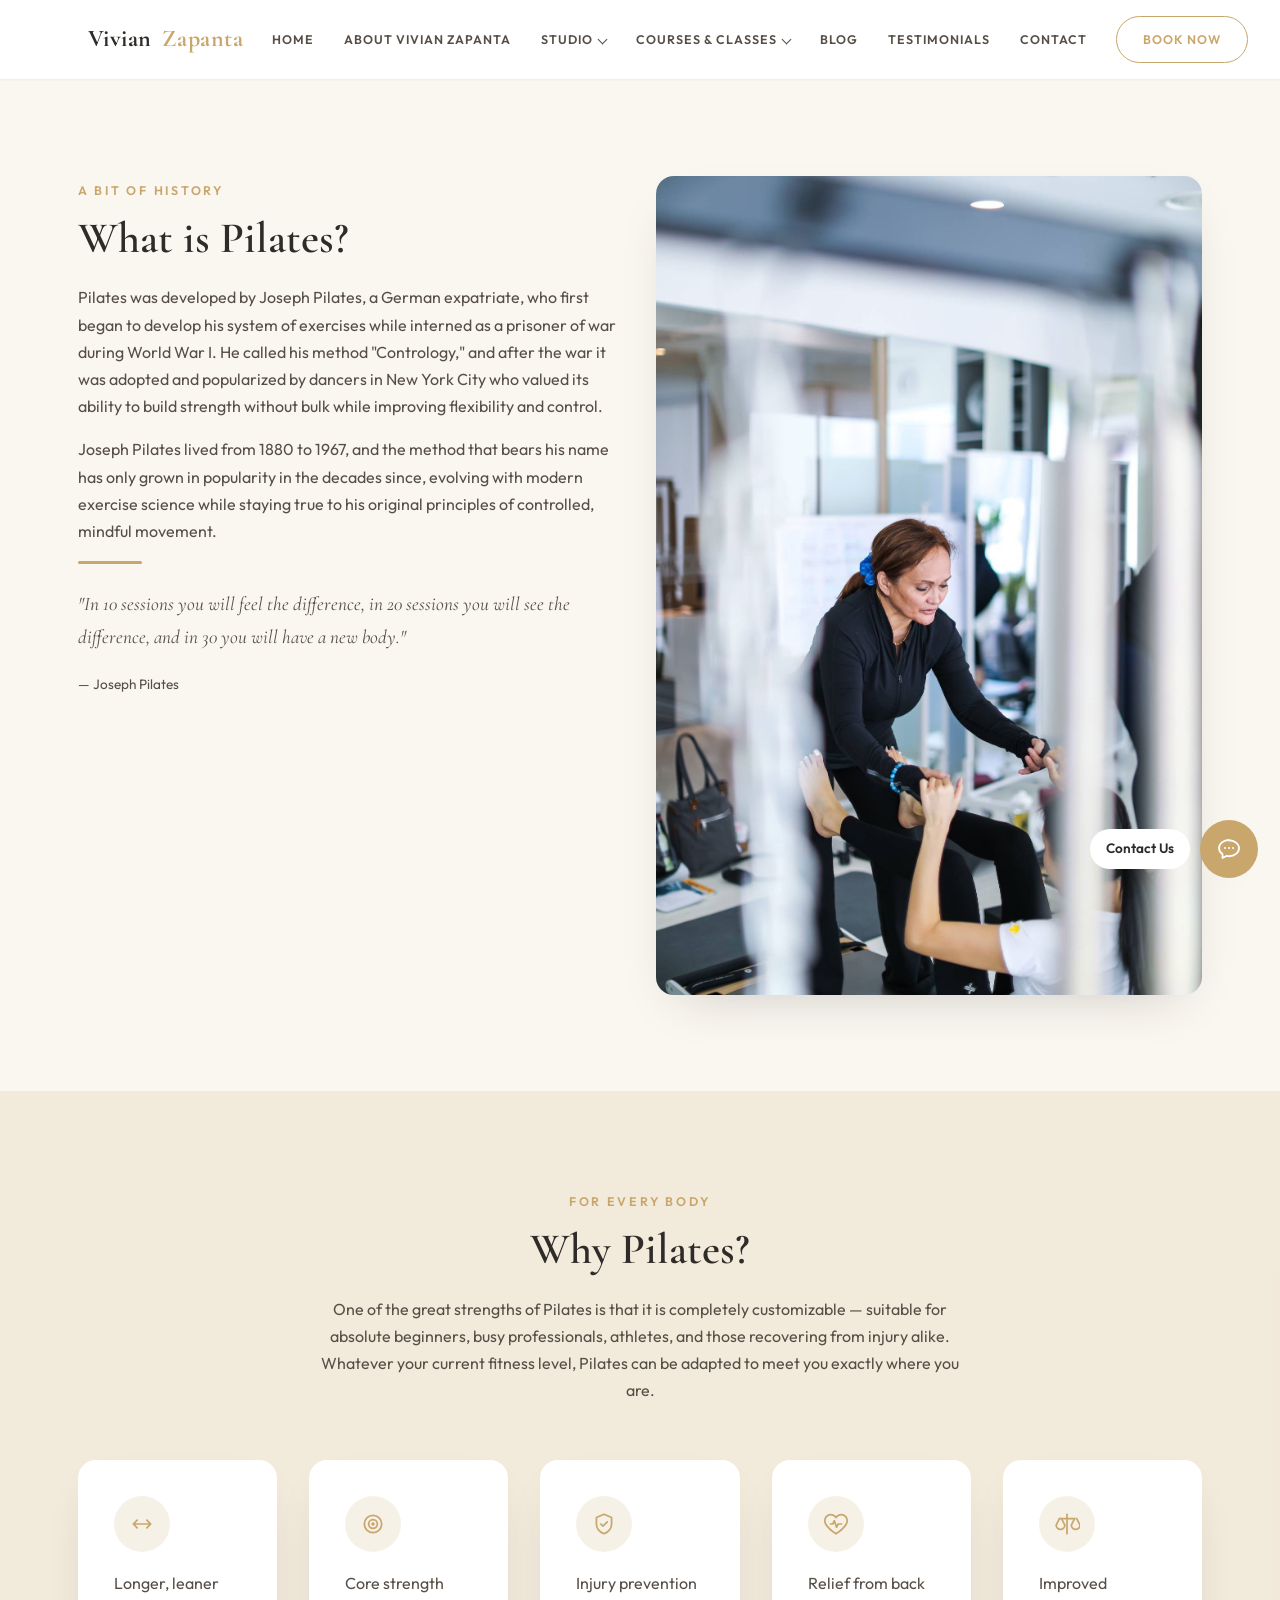
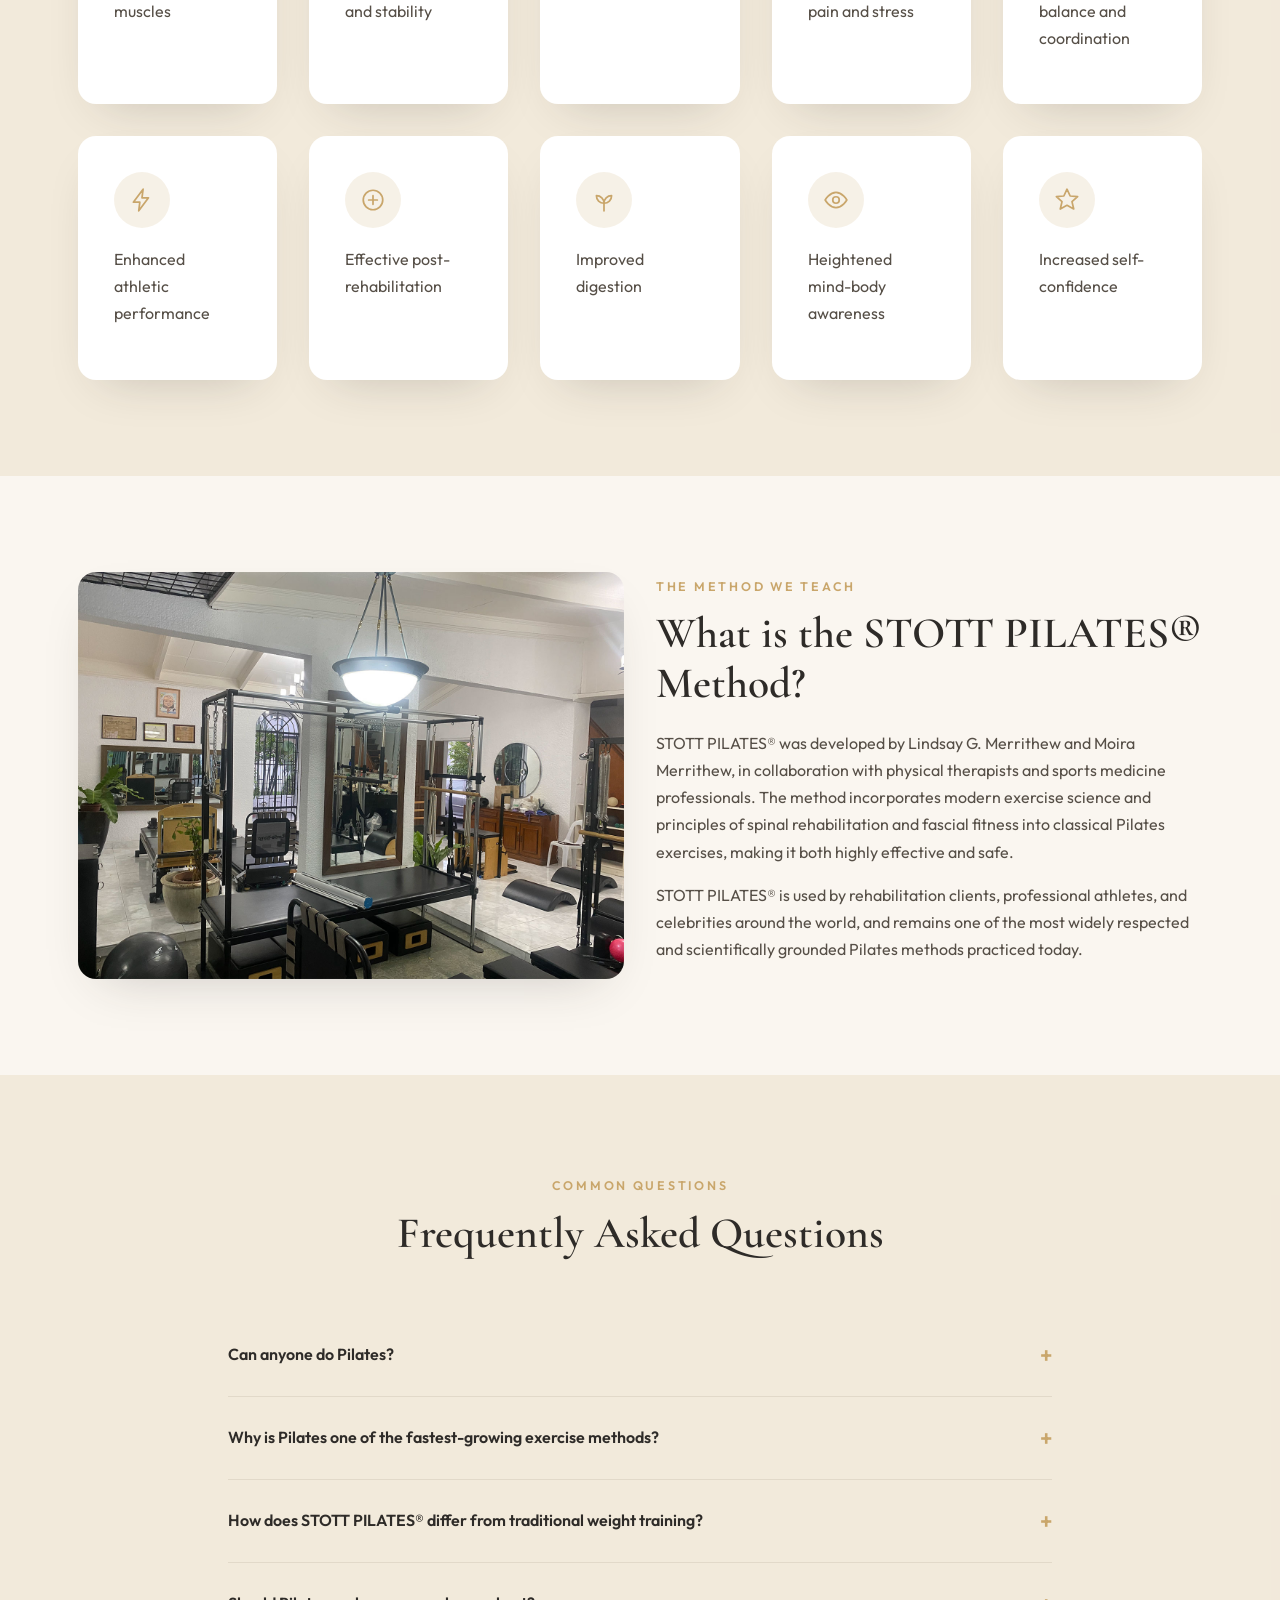
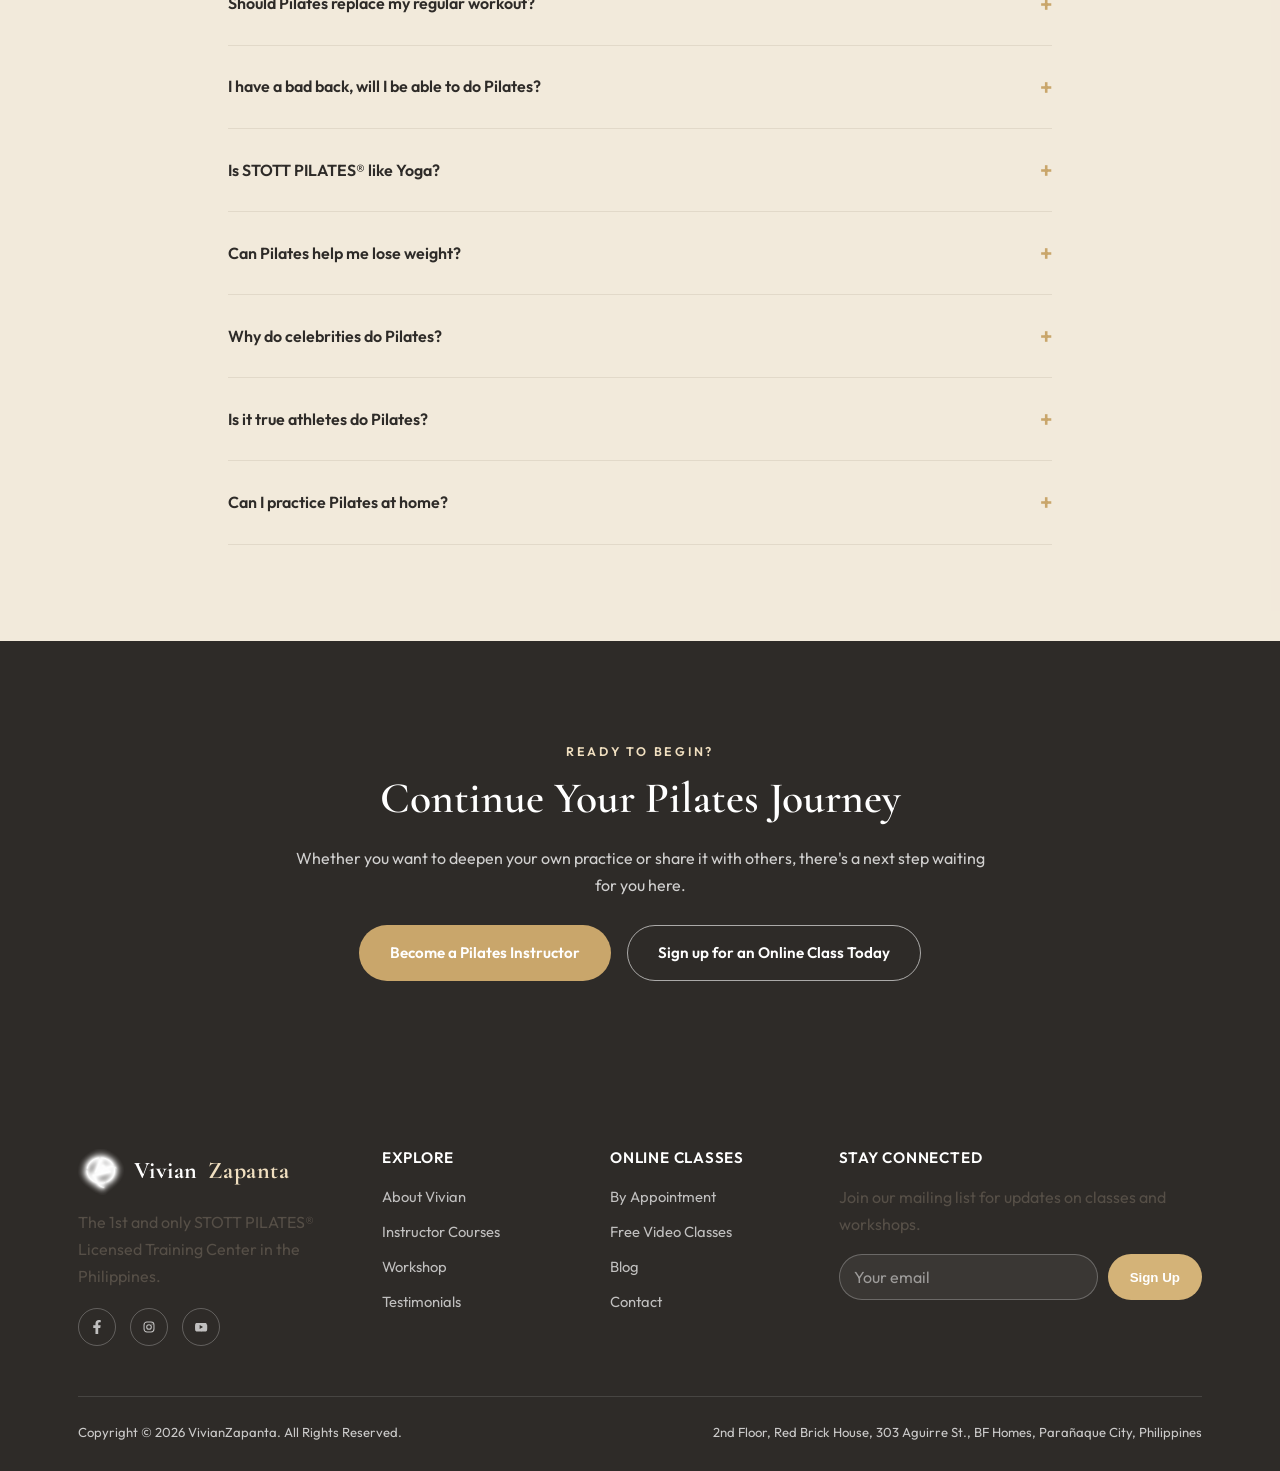
==== commit 8872753e: "Swap black/white dominance back to a light theme, keep gold accents Client felt the black-dominant r" ====
--- a/about-pilates.html
+++ b/about-pilates.html
@@ -7,7 +7,7 @@
 <meta name="description" content="Discover the history of Pilates, its benefits, and how the STOTT PILATES® method developed by Lindsay and Moira Merrithew can transform your body.">
 <link rel="preconnect" href="https://fonts.googleapis.com">
 <link href="https://fonts.googleapis.com/css2?family=Cormorant+Garamond:wght@500;600;700&family=Outfit:wght@400;500;600;700&display=swap" rel="stylesheet">
-<link rel="stylesheet" href="assets/css/style.css?v=20260723a">
+<link rel="stylesheet" href="assets/css/style.css?v=20260723b">
 </head>
 <body>
 
--- a/assets/css/style.css
+++ b/assets/css/style.css
@@ -3,8 +3,8 @@
    =================================================== */
 
 :root {
-  --cream: #0B0B0A;
-  --cream-deep: #17140F;
+  --cream: #FAF6F0;
+  --cream-deep: #F1E9DC;
   --sage: #D4B378;
   --sage-deep: #C9A66B;
   --sage-pale: rgba(201,166,107,0.16);
@@ -14,8 +14,6 @@
   --charcoal-soft: #564F47;
   --gold: #C9A66B;
   --white: #FFFFFF;
-  --ink: rgba(255,255,255,0.94);
-  --ink-soft: rgba(255,255,255,0.62);
 
   --font-display: "Cormorant Garamond", serif;
   --font-body: "Outfit", sans-serif;
@@ -51,7 +49,7 @@
 body {
   margin: 0;
   font-family: var(--font-body);
-  color: var(--ink);
+  color: var(--charcoal);
   background: var(--cream);
   line-height: 1.7;
   -webkit-font-smoothing: antialiased;
@@ -66,28 +64,14 @@
   font-weight: 600;
   line-height: 1.15;
   margin: 0 0 0.5em;
-  color: var(--ink);
+  color: var(--charcoal);
 }
 
 h1 { font-size: clamp(2.6rem, 5vw, 4.4rem); }
 h2 { font-size: clamp(2rem, 3.4vw, 3rem); }
 h3 { font-size: clamp(1.4rem, 2vw, 1.9rem); }
 
-p { margin: 0 0 1em; color: var(--ink-soft); }
-
-/* White "surface" components (cards, dropdowns, floating labels) still use
-   near-black ink for their text, regardless of the page-wide dark theme. */
-.card h1, .card h2, .card h3, .card h4,
-.testimonial-card h1, .testimonial-card h2, .testimonial-card h3, .testimonial-card h4,
-.video-card h1, .video-card h2, .video-card h3, .video-card h4,
-.fb-card h1, .fb-card h2, .fb-card h3, .fb-card h4,
-.empty-state h1, .empty-state h2, .empty-state h3, .empty-state h4 {
-  color: var(--charcoal);
-}
-.card p, .testimonial-card p, .video-card p, .fb-card p, .empty-state p {
-  color: var(--charcoal-soft);
-}
-.card .list-check li, .credential-card .list-check li { color: var(--charcoal-soft); }
+p { margin: 0 0 1em; color: var(--charcoal-soft); }
 
 .eyebrow {
   display: inline-block;
@@ -151,9 +135,9 @@
   position: sticky;
   top: 0;
   z-index: 1000;
-  background: var(--charcoal);
-  border-bottom: 1px solid rgba(255,255,255,0.08);
-  box-shadow: 0 1px 0 rgba(0,0,0,0.2);
+  background: var(--white);
+  border-bottom: 1px solid rgba(46,43,40,0.08);
+  box-shadow: 0 1px 0 rgba(46,43,40,0.02);
 }
 .nav-wrap {
   max-width: 1320px;
@@ -172,7 +156,7 @@
   font-size: 1.5rem;
   font-weight: 700;
   letter-spacing: 0.02em;
-  color: var(--white);
+  color: var(--charcoal);
   flex-shrink: 0;
 }
 .logo span { color: var(--sage-deep); }
@@ -192,7 +176,7 @@
   font-weight: 600;
   letter-spacing: 0.08em;
   text-transform: uppercase;
-  color: rgba(255,255,255,0.72);
+  color: var(--charcoal-soft);
   padding: 10px 0;
   position: relative;
 }
@@ -206,7 +190,7 @@
   transition: right var(--transition);
 }
 .nav-links a.nav-link:hover,
-.nav-links a.nav-link.active { color: var(--white); }
+.nav-links a.nav-link.active { color: var(--charcoal); }
 .nav-links a.nav-link:hover::after,
 .nav-links a.nav-link.active::after { right: 0; }
 
@@ -227,10 +211,10 @@
   left: 50%;
   transform: translate(-50%, 8px);
   min-width: 240px;
-  background: var(--charcoal);
+  background: var(--white);
   border-radius: var(--radius-sm);
-  box-shadow: 0 24px 60px -20px rgba(0,0,0,0.55);
-  border: 1px solid rgba(255,255,255,0.1);
+  box-shadow: 0 24px 60px -20px rgba(46,43,40,0.28);
+  border: 1px solid rgba(46,43,40,0.06);
   padding: 10px;
   opacity: 0;
   visibility: hidden;
@@ -248,9 +232,9 @@
   font-weight: 500;
   letter-spacing: normal;
   text-transform: none;
-  color: rgba(255,255,255,0.75);
-}
-.dropdown a:hover { background: var(--sage-pale); color: var(--gold); }
+  color: var(--charcoal-soft);
+}
+.dropdown a:hover { background: var(--sage-pale); color: var(--sage-deep); }
 
 .nav-cta { display: flex; align-items: center; gap: 20px; flex-shrink: 0; }
 .nav-cta .btn {
@@ -268,7 +252,7 @@
   cursor: pointer;
   padding: 6px;
 }
-.nav-toggle span { width: 26px; height: 2px; background: var(--white); border-radius: 2px; transition: transform 0.3s ease, opacity 0.3s ease; }
+.nav-toggle span { width: 26px; height: 2px; background: var(--charcoal); border-radius: 2px; transition: transform 0.3s ease, opacity 0.3s ease; }
 .nav-toggle.open span:nth-child(1) { transform: translateY(7px) rotate(45deg); }
 .nav-toggle.open span:nth-child(2) { opacity: 0; }
 .nav-toggle.open span:nth-child(3) { transform: translateY(-7px) rotate(-45deg); }
@@ -285,7 +269,7 @@
     left: 0;
     right: 0;
     height: calc(100vh - 69px);
-    background: var(--charcoal);
+    background: var(--white);
     flex-direction: column;
     align-items: flex-start;
     padding: 30px 28px;
@@ -295,7 +279,7 @@
     transition: transform var(--transition);
   }
   .nav-links.open { transform: translateX(0); }
-  .nav-links > li { width: 100%; border-bottom: 1px solid rgba(255,255,255,0.08); }
+  .nav-links > li { width: 100%; border-bottom: 1px solid rgba(46,43,40,0.06); }
   .nav-links a.nav-link { width: 100%; padding: 16px 0; font-size: 0.85rem; }
   .nav-links a.nav-link::after { display: none; }
   .dropdown {
@@ -368,7 +352,7 @@
   font-family: var(--font-display);
   font-style: italic;
   font-size: 1.5rem;
-  color: var(--ink-soft);
+  color: var(--charcoal-soft);
   margin: 6px 0 0;
 }
 .hero-big-word {
@@ -462,11 +446,11 @@
   opacity: 0.4;
 }
 .trust-badge-icon svg { width: 30px; height: 30px; }
-.trust-badge span { font-size: 0.82rem; font-weight: 600; color: var(--ink-soft); line-height: 1.45; }
-
-.breadcrumb { color: var(--ink-soft); font-size: 0.9rem; display: block; margin-bottom: 14px; }
+.trust-badge span { font-size: 0.82rem; font-weight: 600; color: var(--charcoal-soft); line-height: 1.45; }
+
+.breadcrumb { color: var(--charcoal-soft); font-size: 0.9rem; display: block; margin-bottom: 14px; }
 .breadcrumb a { color: var(--sage-deep); }
-.breadcrumb a:hover { color: var(--white); }
+.breadcrumb a:hover { color: var(--charcoal); }
 
 .page-hero-split { padding: 48px 0 56px; }
 .page-hero-split .hero-split-inner { grid-template-columns: 1fr; gap: 0; }
@@ -651,7 +635,7 @@
 .section-head { max-width: 640px; margin-bottom: 56px; }
 .section-head.center { margin-inline: auto; text-align: center; }
 
-.bg-sage { background: var(--cream-deep); }
+.bg-sage { background: var(--sage-pale); }
 .bg-charcoal { background: var(--charcoal); color: var(--white); }
 .bg-cream-deep { background: var(--cream-deep); }
 .bg-charcoal h2, .bg-charcoal h3 { color: var(--white); }
@@ -709,7 +693,7 @@
   font-size: 0.85rem;
   font-weight: 600;
   margin-bottom: 8px;
-  color: var(--ink);
+  color: var(--charcoal);
 }
 .form-field input,
 .form-field textarea {
@@ -810,7 +794,7 @@
   font-weight: 600;
   letter-spacing: 0.03em;
 }
-.list-check li { position: relative; padding-left: 34px; margin-bottom: 14px; color: var(--ink-soft); }
+.list-check li { position: relative; padding-left: 34px; margin-bottom: 14px; color: var(--charcoal-soft); }
 .list-check li::before {
   content: "";
   position: absolute; left: 0; top: 0.05em;
@@ -824,7 +808,7 @@
 }
 .stat-row { display: flex; gap: 50px; flex-wrap: wrap; margin-top: 30px; }
 .stat-row .num { font-family: var(--font-display); font-size: 2.6rem; color: var(--sage-deep); display: block; }
-.stat-row .label { font-size: 0.85rem; color: var(--ink-soft); }
+.stat-row .label { font-size: 0.85rem; color: var(--charcoal-soft); }
 
 .gallery-grid { display: grid; grid-template-columns: repeat(3, 1fr); gap: 18px; }
 @media (max-width: 760px) { .gallery-grid { grid-template-columns: repeat(2, 1fr); } }
@@ -958,7 +942,7 @@
   color: var(--sage-deep);
   margin-bottom: 8px;
 }
-.prereq-notice p { margin: 0; color: var(--ink-soft); }
+.prereq-notice p { margin: 0; color: var(--charcoal-soft); }
 .prereq-notice strong { color: var(--sage-deep); font-weight: 600; }
 
 .empty-state {
